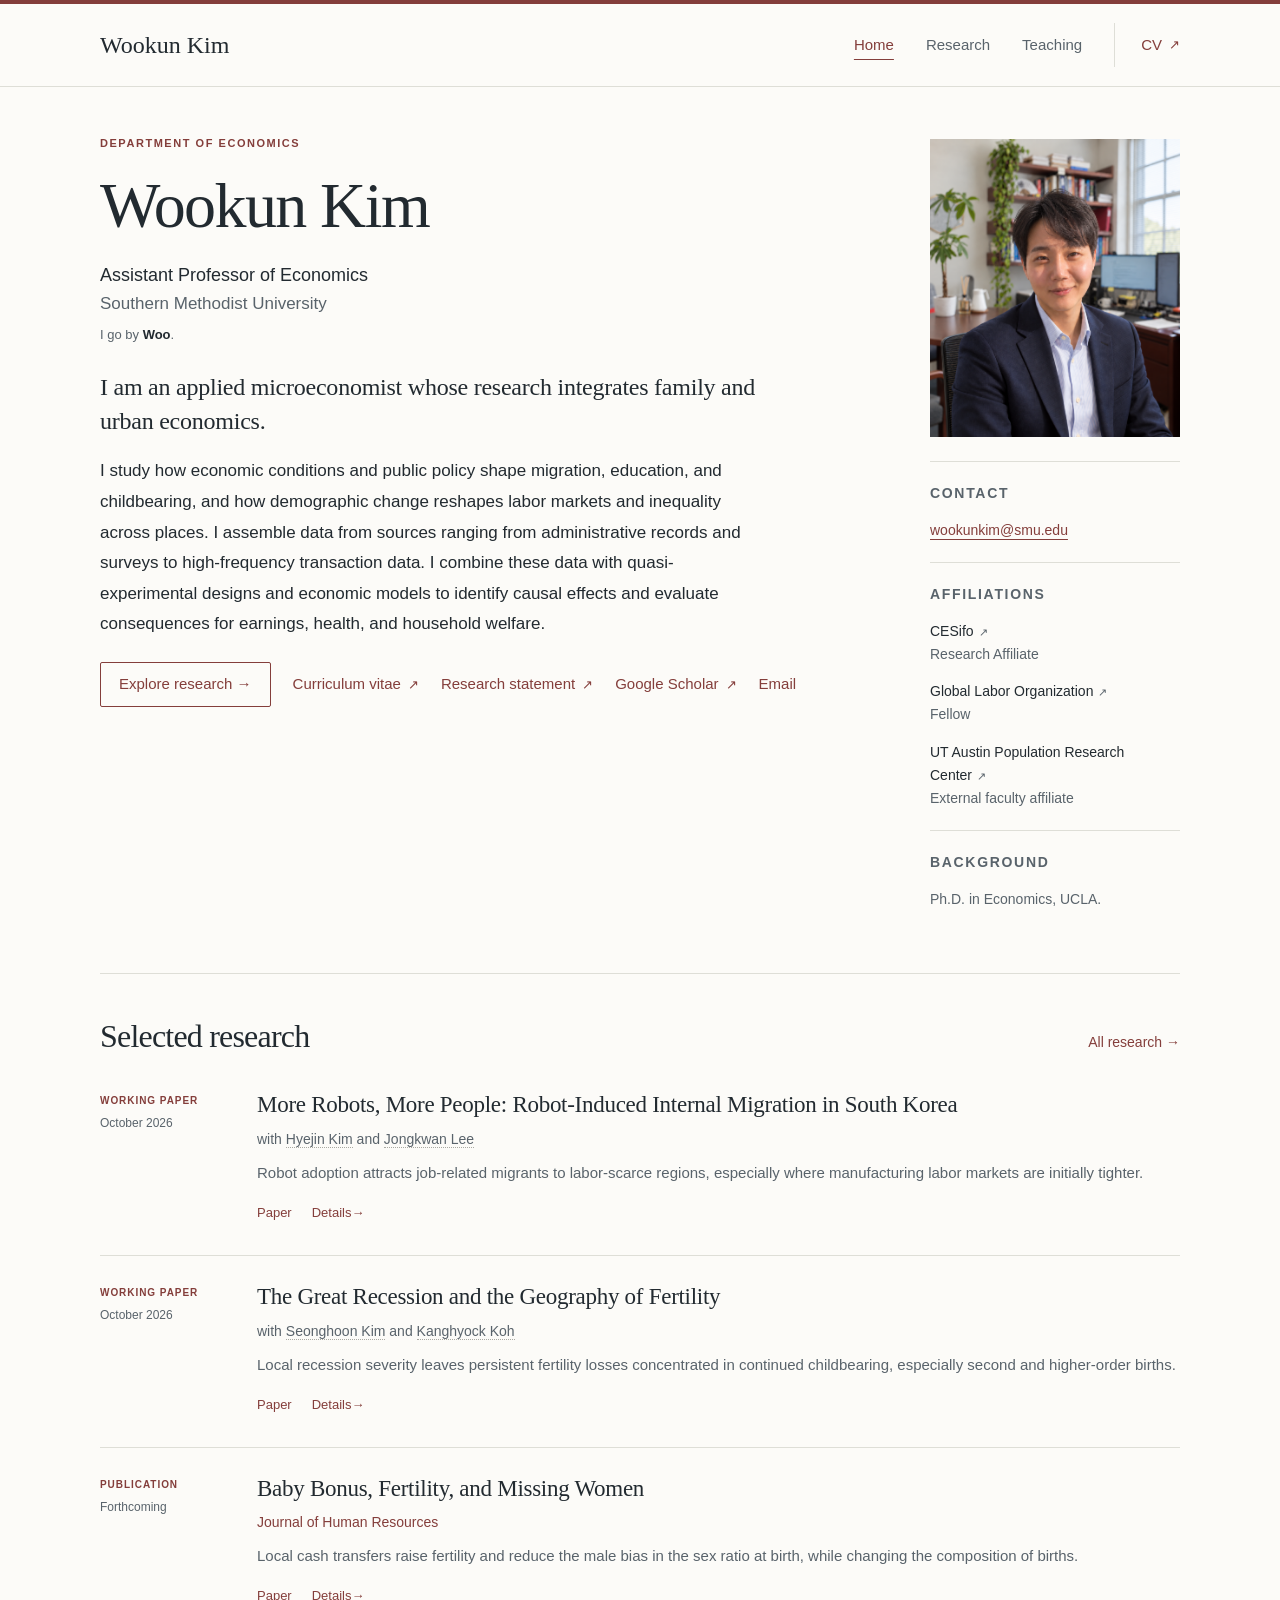
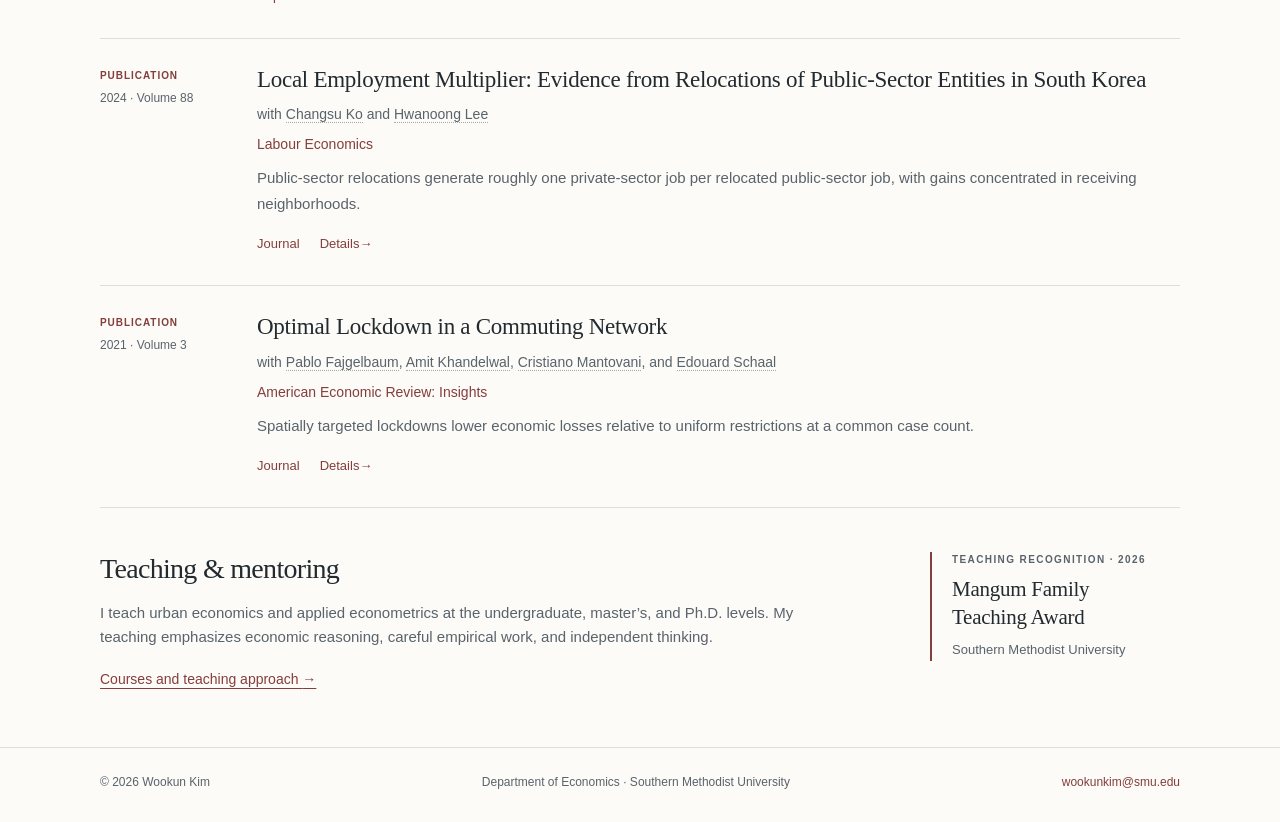
==== index.html @ 95274250 "Align selected research fallback with latest working papers" ====
<!doctype html>
<html lang="en">
  <head>
    <meta charset="utf-8">
    <meta name="viewport" content="width=device-width, initial-scale=1">
    <title>Wookun Kim | Economics</title>
    <meta name="description" content="I am an applied microeconomist whose research integrates family and urban economics.">
    <link rel="canonical" href="https://www.wookunkim.com/">
    <meta property="og:title" content="Wookun Kim | Economics">
    <meta property="og:description" content="I am an applied microeconomist whose research integrates family and urban economics.">
    <meta property="og:type" content="website">
    <script type="application/ld+json">{"@context": "https://schema.org", "@type": "Person", "name": "Wookun Kim", "alternateName": "Woo Kim", "url": "https://www.wookunkim.com", "jobTitle": "Assistant Professor of Economics", "email": "mailto:wookunkim@smu.edu", "worksFor": {"@type": "CollegeOrUniversity", "name": "Southern Methodist University"}}</script>
    <link rel="icon" href="data:image/svg+xml,%3Csvg xmlns=%27http://www.w3.org/2000/svg%27 viewBox=%270 0 48 48%27%3E%3Crect width=%2748%27 height=%2748%27 fill=%27%23843e3b%27/%3E%3Ctext x=%2724%27 y=%2732%27 text-anchor=%27middle%27 font-size=%2724%27 font-family=%27Georgia%27 fill=%27white%27%3EW%3C/text%3E%3C/svg%3E">
    <link rel="stylesheet" href="assets/styles.css">
  </head>
  <body>
    <a class="skip-link" href="#main-content">Skip to main content</a>
    <header class="site-header">
      <div class="wrap header-inner">
        <a href="index.html" data-view="home" data-anchor="" class="brand">Wookun Kim</a>
        <nav class="main-nav" aria-label="Main navigation">
          <a href="index.html" data-view="home" data-anchor="" aria-current="page">Home</a><a href="research/index.html" data-view="research" data-anchor="" >Research</a><a href="teaching/index.html" data-view="teaching" data-anchor="" >Teaching</a><a href="https://smu.box.com/s/9qyni2bkkcga98wvq8vywtpdidmin083" class="cv-nav" target="_blank" rel="noopener noreferrer" aria-label="Open curriculum vitae on Box (new tab)">CV<span class="external-mark" aria-hidden="true">↗</span></a>
        </nav>
      </div>
    </header>
    <main id="main-content" class="wrap">
      <!-- =========================
           HOMEPAGE HERO
           Edit name, title, research summary, and main links here.
      ========================== -->
      <section class="hero" aria-labelledby="home-title">
        <div>
          <p class="eyebrow">Department of Economics</p>
          <h1 id="home-title">Wookun Kim</h1>
          <p class="role">Assistant Professor of Economics</p>
          <p class="institution">Southern Methodist University</p>
          <p class="preferred-name">I go by <strong>Woo</strong>.</p>
          <div class="mobile-portrait-wrap">
            <img class="portrait portrait-mobile" src="assets/Portrait2.png" alt="Portrait of Wookun Kim">
          </div>
          <p class="research-lead">I am an applied microeconomist whose research integrates family and urban economics.</p>
          <p class="hero-description">I study how economic conditions and public policy shape migration, education, and childbearing, and how demographic change reshapes labor markets and inequality across places. I assemble data from sources ranging from administrative records and surveys to high-frequency transaction data. I combine these data with quasi-experimental designs and economic models to identify causal effects and evaluate consequences for earnings, health, and household welfare.</p>
          <div class="action-links">
            <a href="research/index.html" data-view="research" data-anchor="" class="primary">Explore research <span aria-hidden="true">&nbsp;→</span></a><a href="https://smu.box.com/s/9qyni2bkkcga98wvq8vywtpdidmin083" target="_blank" rel="noopener noreferrer">Curriculum vitae<span class="external-mark" aria-hidden="true">↗</span></a><a href="https://smu.box.com/s/hjrbj7ugiycrvlm6x6gx7kbalenuhewo" target="_blank" rel="noopener noreferrer">Research statement<span class="external-mark" aria-hidden="true">↗</span></a>
            <a href="https://scholar.google.com/citations?user=ks8qkH0AAAAJ&amp;hl=en" target="_blank" rel="noopener noreferrer">Google Scholar<span class="external-mark" aria-hidden="true">↗</span></a>
            <a href="mailto:wookunkim@smu.edu">Email</a>
          </div>
        </div>
        <aside class="profile-rail" aria-label="Contact and affiliations">
          <img class="portrait portrait-desktop" src="assets/Portrait2.png" alt="Portrait of Wookun Kim">
          <div class="rail-block contact-block">
            <p class="rail-label">Contact</p>
            <p><a href="mailto:wookunkim@smu.edu">wookunkim@smu.edu</a></p>
          </div>
          <div class="rail-block">
            <p class="rail-label">Affiliations</p>
            <div class="affiliation-list">
              <p><strong><a class="affiliation-link" href="https://www.cesifo.org/en" target="_blank" rel="noopener noreferrer">CESifo<span class="external-mark" aria-hidden="true">↗</span></a></strong><br><span>Research Affiliate</span></p>
              <p><strong><a class="affiliation-link" href="https://glabor.org/" target="_blank" rel="noopener noreferrer">Global Labor Organization<span class="external-mark" aria-hidden="true">↗</span></a></strong><br><span>Fellow</span></p>
              <p><strong><a class="affiliation-link" href="https://liberalarts.utexas.edu/prc/" target="_blank" rel="noopener noreferrer">UT Austin Population Research Center<span class="external-mark" aria-hidden="true">↗</span></a></strong><br><span>External faculty affiliate</span></p>
            </div>
          </div>
          <div class="rail-block education">
            <p class="rail-label">Background</p>
            <p><span>Ph.D. in Economics, UCLA.</span></p>
          </div>
        </aside>
      </section>
      <!-- =========================
           SELECTED RESEARCH
           Automatically follows the first two working papers and first three publications
           in research/index.html. Keep the static fallback below in the same order.
      ========================== -->
      <section class="section" aria-labelledby="selected-title">
        <div class="section-heading">
          <h2 id="selected-title">Selected research</h2>
          <a href="research/index.html">All research <span aria-hidden="true">→</span></a>
        </div>
        <div id="selected-research-list">
        <article class="featured-paper" id="featured-robots-migration">
          <div class="paper-stamp">
            <span class="stamp-type">Working paper</span>October 2026
          </div>
          <div>
            <h3><a href="research/index.html#robots-migration">More Robots, More People: Robot-Induced Internal Migration in South Korea</a></h3>
            <p class="paper-coauthors">with <a href="https://sites.google.com/site/hyjnkm" target="_blank" rel="noopener noreferrer">Hyejin Kim</a> and <a href="https://sites.google.com/site/kwanlee84/" target="_blank" rel="noopener noreferrer">Jongkwan Lee</a></p>
            <p class="paper-description">Robot adoption attracts job-related migrants to labor-scarce regions, especially where manufacturing labor markets are initially tighter.</p>
            <div class="paper-links" aria-label="Paper resources">
              <a href="https://smu.box.com/s/368jrlsjvb57skyq20w33pzrup4ei168" target="_blank" rel="noopener noreferrer">Paper</a>
              <a href="research/index.html#robots-migration">Details <span aria-hidden="true">→</span></a>
            </div>
          </div>
        </article>
        <article class="featured-paper" id="featured-great-recession-fertility">
          <div class="paper-stamp">
            <span class="stamp-type">Working paper</span>October 2026
          </div>
          <div>
            <h3><a href="research/index.html#great-recession-fertility">The Great Recession and the Geography of Fertility</a></h3>
            <p class="paper-coauthors">with <a href="https://sites.google.com/site/econseonghoon/" target="_blank" rel="noopener noreferrer">Seonghoon Kim</a> and <a href="https://sites.google.com/site/kanghyockkoh/" target="_blank" rel="noopener noreferrer">Kanghyock Koh</a></p>
            <p class="paper-description">Local recession severity leaves persistent fertility losses concentrated in continued childbearing, especially second and higher-order births.</p>
            <div class="paper-links" aria-label="Paper resources">
              <a href="https://smu.box.com/s/el00fz9wfuw1z4wvzklp9wuotmrqfmdr" target="_blank" rel="noopener noreferrer">Paper</a>
              <a href="research/index.html#great-recession-fertility">Details <span aria-hidden="true">→</span></a>
            </div>
          </div>
        </article>
        
<article class="featured-paper" id="featured-baby-bonus">
          <div class="paper-stamp">
            <span class="stamp-type">Publication</span>Forthcoming
          </div>
          <div>
            <h3><a href="research/index.html#baby-bonus">Baby Bonus, Fertility, and Missing Women</a></h3>
            
            <p class="venue">Journal of Human Resources</p>
            <p class="paper-description">Local cash transfers raise fertility and reduce the male bias in the sex ratio at birth, while changing the composition of births.</p>
            <div class="paper-links" aria-label="Paper resources">
              <a href="https://smu.box.com/s/infvfw8h4mdpxiaqlw7g2dq2t7kdr9ng" target="_blank" rel="noopener noreferrer">Paper</a>
              <a href="research/index.html#baby-bonus">Details <span aria-hidden="true">→</span></a>
            </div>
          </div>
        </article>
        <article class="featured-paper" id="featured-employment-multiplier">
          <div class="paper-stamp">
            <span class="stamp-type">Publication</span>2024 · Volume 88
          </div>
          <div>
            <h3><a href="research/index.html#employment-multiplier">Local Employment Multiplier: Evidence from Relocations of Public-Sector Entities in South Korea</a></h3>
            <p class="paper-coauthors">with <a href="https://sites.google.com/view/cskopersonal/home" target="_blank" rel="noopener noreferrer">Changsu Ko</a> and <a href="https://hwanoonglee.com/" target="_blank" rel="noopener noreferrer">Hwanoong Lee</a></p>
            <p class="venue">Labour Economics</p>
            <p class="paper-description">Public-sector relocations generate roughly one private-sector job per relocated public-sector job, with gains concentrated in receiving neighborhoods.</p>
            <div class="paper-links" aria-label="Paper resources">
              <a href="https://www.sciencedirect.com/science/article/pii/S0927537124000113" target="_blank" rel="noopener noreferrer">Journal</a>
              <a href="research/index.html#employment-multiplier">Details <span aria-hidden="true">→</span></a>
            </div>
          </div>
        </article>
        <article class="featured-paper" id="featured-lockdown">
          <div class="paper-stamp">
            <span class="stamp-type">Publication</span>2021 · Volume 3
          </div>
          <div>
            <h3><a href="research/index.html#lockdown">Optimal Lockdown in a Commuting Network</a></h3>
            <p class="paper-coauthors">with <a href="https://pfajgelbaum.scholar.ss.ucla.edu/" target="_blank" rel="noopener noreferrer">Pablo Fajgelbaum</a>, <a href="https://akhandelwal8.github.io/" target="_blank" rel="noopener noreferrer">Amit Khandelwal</a>, <a href="https://cristianomantovani.github.io/" target="_blank" rel="noopener noreferrer">Cristiano Mantovani</a>, and <a href="https://sites.google.com/site/edouardschaal/" target="_blank" rel="noopener noreferrer">Edouard Schaal</a></p>
            <p class="venue">American Economic Review: Insights</p>
            <p class="paper-description">Spatially targeted lockdowns lower economic losses relative to uniform restrictions at a common case count.</p>
            <div class="paper-links" aria-label="Paper resources">
              <a href="https://www.aeaweb.org/articles?id=10.1257/aeri.20200401" target="_blank" rel="noopener noreferrer">Journal</a>
              <a href="research/index.html#lockdown">Details <span aria-hidden="true">→</span></a>
            </div>
          </div>
        </article>
        </div>
      </section>
      <!-- =========================
           TEACHING PREVIEW
      ========================== -->
      <section class="home-teaching" aria-labelledby="home-teaching-title">
        <div>
          <h2 id="home-teaching-title">Teaching &amp; mentoring</h2>
          <p>I teach urban economics and applied econometrics at the undergraduate, master’s, and Ph.D. levels. My teaching emphasizes economic reasoning, careful empirical work, and independent thinking.</p>
          <a href="teaching/index.html" data-view="teaching" data-anchor="" >Courses and teaching approach <span aria-hidden="true">→</span></a>
        </div>
        <aside class="award-note" aria-label="Teaching recognition">
          <p class="eyebrow">Teaching recognition · 2026</p>
          <h3>Mangum Family<br>Teaching Award</h3>
          <p>Southern Methodist University</p>
        </aside>
      </section>
    </main>
    <footer class="site-footer">
      <div class="wrap footer-inner">
        <p>© 2026 Wookun Kim</p>
        <p>Department of Economics · Southern Methodist University</p>
        <a href="mailto:wookunkim@smu.edu">wookunkim@smu.edu</a>
      </div>
    </footer>
      <script src="assets/selected-research.js" defer></script>
  </body>
</html>
---- assets/styles.css ----
/* A restrained academic layout. Edit these variables to change the theme. */
:root {
  --paper: #fcfbf8;
  --surface: #f3f1ec;
  --white: #ffffff;
  --ink: #222a30;
  --muted: #59636b;
  --accent: #843e3b;
  --line: #deded7;
  --serif: Georgia, 'Times New Roman', serif;
  --sans: -apple-system, BlinkMacSystemFont, 'Segoe UI', Arial, sans-serif;
  --width: 1080px;
}
* {box-sizing: border-box;}
html {scroll-behavior: auto; scroll-padding-top: 24px;}
body {margin: 0; background: var(--paper); color: var(--ink); font: 17px/1.65 var(--sans); -webkit-font-smoothing: antialiased;}
[hidden] {display: none !important;}
a {color: var(--accent); text-underline-offset: 4px; text-decoration-thickness: 1px;}
a:hover {text-decoration: underline;}
a:focus-visible, summary:focus-visible, button:focus-visible {outline: 3px solid var(--accent); outline-offset: 5px; border-radius: 1px;}
img {max-width: 100%; height: auto;}
button {font: inherit;}
p {margin: 0 0 1em;}
h1,h2,h3 {font-weight: 400; line-height: 1.22; margin: 0;}
h1,h2 {font-family: var(--serif); letter-spacing: -.025em;}
h3 {letter-spacing: -.012em;}
.wrap {max-width: var(--width); margin: 0 auto; width: calc(100% - 80px);}
.skip-link {position: absolute; top: -100px; left: 20px; z-index: 20; background: var(--paper); padding: 12px 20px;}
.skip-link:focus {top: 16px;}
.site-header {border-top: 4px solid var(--accent); border-bottom: 1px solid var(--line);}
.header-inner {min-height: 82px; display: flex; align-items: center; justify-content: space-between; gap: 24px;}
.brand {font: 24px/1.2 var(--serif); color: var(--ink); text-decoration: none; white-space: nowrap;}
.main-nav {display: flex; align-items: center; gap: 32px; font-size: 15px;}
.main-nav a {display: inline-flex; align-items: center; min-height: 44px; text-decoration: none; color: var(--muted);}
.main-nav a:hover, .main-nav a[aria-current="page"] {color: var(--accent);}
.main-nav a[aria-current="page"] {text-decoration: underline; text-underline-offset: 9px;}
.main-nav .cv-nav {border-left: 1px solid var(--line); padding-left: 26px; color: var(--accent);}
.external-mark {font-size: .85em; margin-left: 7px;}
.eyebrow {font: 600 11px/1.5 var(--sans); letter-spacing: .14em; text-transform: uppercase; color: var(--accent); margin: 0 0 15px;}
.hero {display: grid; grid-template-columns: minmax(0, 1fr) 250px; gap: 82px; padding: 48px 0 42px; border-bottom: 1px solid var(--line);}
.hero h1 {font-size: clamp(42px,5.3vw,64px); margin-bottom: 16px;}
.role {font-size: 18px; margin-bottom: 0;}
.institution {font-size: 17px; color: var(--muted); margin: 0 0 6px;}
.preferred-name {font-size: 13px; color: var(--muted); margin: 0 0 24px;}
.preferred-name strong {font-weight: 600; color: var(--ink);}
.research-lead {font: 24px/1.43 var(--serif); letter-spacing: -.01em; max-width: 680px; margin: 0 0 18px;}
.no-break {white-space: nowrap;}
.hero-description {max-width: 660px; line-height: 1.8; margin-bottom: 22px;}
.action-links {display: flex; gap: 22px; flex-wrap: wrap; align-items: center; font-size: 15px; font-weight: 500;}
.action-links a {min-height: 40px; display: inline-flex; align-items: center; text-decoration: none;}
.action-links a:hover {text-decoration: underline;}
.action-links .primary {padding: 9px 18px; border: 1px solid var(--accent); border-radius: 2px;}
.action-links .primary:hover {background: var(--accent); color: var(--paper); text-decoration: none;}
.profile-rail {padding-top: 4px;}
.rail-block {border-top: 1px solid var(--line); padding: 20px 0;}
.rail-label {font: 600 11px/1.5 var(--sans); text-transform: uppercase; letter-spacing: .12em; color: var(--muted); margin-bottom: 14px;}
.rail-block p {font-size: 14px; line-height: 1.65; margin-bottom: 14px;}
.rail-block p:last-child {margin-bottom: 0;}
.rail-block strong {font-weight: 500; color: var(--ink);}
.affiliation-link {color: var(--ink); text-decoration: none;}
.affiliation-link:hover {color: var(--accent); text-decoration: underline;}
.affiliation-link .external-mark {font-size: .75em; margin-left: 5px;}
.rail-block span {color: var(--muted);}
.rail-block a {font-size: 14px; overflow-wrap: anywhere;}
.portrait {display: block; max-width: 100%; height: auto; object-fit: contain; object-position: center; margin: 0 0 24px;}
.mobile-portrait-wrap {display: none;}
.portrait-mobile {display: none;}
.section {padding: 43px 0 38px;}
.section-heading {display: flex; align-items: baseline; justify-content: space-between; flex-wrap: wrap; gap: 16px; margin-bottom: 8px;}
.section-heading h2 {font-size: 32px;}
.section-heading a {font-size: 14px; text-decoration: none;}
.section-heading a:hover {text-decoration: underline;}
.featured-paper {display: grid; grid-template-columns: 125px minmax(0,1fr); gap: 32px; border-bottom: 1px solid var(--line); padding: 26px 0 25px;}
.paper-stamp {font-size: 12px; line-height: 1.5; color: var(--muted); padding-top: 3px;}
.paper-stamp .stamp-type {display: block; font-size: 10px; font-weight: 600; text-transform: uppercase; letter-spacing: .095em; color: var(--accent); margin-bottom: 6px;}
.featured-paper h3 {font: 23px/1.32 var(--serif);}
.featured-paper h3 a, .paper h3 a {color: var(--ink); text-decoration: none;}
.featured-paper h3 a:hover, .paper h3 a:hover {color: var(--accent); text-decoration: underline;}
.paper-coauthors {color: var(--muted); font-size: 14px; margin: 8px 0 0;}
.paper-coauthors a {color: inherit; text-decoration: none; border-bottom: 1px dotted #a9a9a2;}
.paper-coauthors a:hover {color: var(--accent); border-bottom-color: var(--accent); text-decoration: none;}
.featured-paper .venue {font-size: 14px; margin: 7px 0 0; color: var(--accent); font-weight: 500;}
.paper-description {font-size: 15px; line-height: 1.7; color: var(--muted); margin: 9px 0 5px;}
.paper-links {display: flex; gap: 20px; flex-wrap: wrap; align-items: center; font-size: 13px; margin-top: 10px;}
.paper-links a {min-height: 34px; display: inline-flex; align-items: center; text-decoration: none;}
.paper-links a:hover {text-decoration: underline;}
.paper-links .availability-note {min-height: 34px; display: inline-flex; align-items: center; color: var(--muted); font-style: italic;}
.home-teaching {display: grid; grid-template-columns: minmax(0, 1fr) 250px; gap: 82px; padding: 6px 0 54px;}
.home-teaching h2 {font-size: 28px; margin-bottom: 14px;}
.home-teaching p {font-size: 15px; color: var(--muted);}
.home-teaching a {font-size: 14px;}
.award-note {border-left: 2px solid var(--accent); padding-left: 20px; align-self: start;}
.award-note .eyebrow {font-size: 10px; margin-bottom: 9px;}
.award-note h3 {font: 21px/1.3 var(--serif); margin-bottom: 8px;}
.award-note p {font-size: 13px; margin: 0;}
.site-footer {border-top: 1px solid var(--line); padding: 25px 0 29px; font-size: 12px; color: var(--muted);}
.footer-inner {display: flex; justify-content: space-between; gap: 24px; flex-wrap: wrap;}
.footer-inner p {margin: 0;}
.footer-inner a {text-decoration: none;}
.page-intro {padding: 56px 0 32px;}
.page-intro h1 {font-size: 52px; margin-bottom: 18px;}
.page-intro .intro {font: 23px/1.5 var(--serif); max-width: 740px; margin-bottom: 0;}
.research-layout {display: grid; grid-template-columns: 185px minmax(0,1fr); gap: 55px; align-items: start; padding-top: 22px; padding-bottom: 48px;}
.section-nav {position: sticky; top: 28px; font-size: 13px; border-top: 1px solid var(--line); padding-top: 20px;}
.section-nav a {display: block; margin: 0 0 10px; padding: 7px 0; color: var(--muted); line-height: 1.5; text-decoration: none;}
.section-nav a:hover {color: var(--accent); text-decoration: underline;}
.section-nav .rail-label {margin-bottom: 15px;}
.research-section {padding-bottom: 43px;}
.research-section h2 {font-size: 30px; padding-bottom: 20px; border-bottom: 1px solid var(--line);}
.paper {padding: 26px 0 27px; border-bottom: 1px solid var(--line); scroll-margin-top: 30px;}
.paper h3 {font: 23px/1.38 var(--serif);}
.paper-meta {display: flex; align-items: baseline; gap: 7px 12px; flex-wrap: wrap; font-size: 13px; margin: 10px 0 0; line-height: 1.6;}
.paper-meta .venue {color: var(--accent); font-weight: 500;}
.paper-meta .status, .paper-meta .date {color: var(--muted);}
.paper-meta .rr {font-weight: 600; color: var(--accent);}
.paper .paper-description {margin-top: 11px;}
details {font-size: 14px;}
.paper details {margin-top: 7px;}
summary {color: var(--accent); cursor: pointer; width: fit-content; min-height: 34px; padding: 6px 0; font-size: 13px; list-style-position: outside; margin-left: 15px;}
details[open] summary {margin-bottom: 10px;}
.abstract-text {background: var(--surface); padding: 19px 22px; border-left: 2px solid var(--line); font-size: 14px; line-height: 1.85;}
.abstract-text p:last-child {margin-bottom: 0;}
.previous-title {font-size: 12px; color: var(--muted); margin-top: 14px;}
.teaching-intro {max-width: 840px;}
.teaching-intro .intro {max-width: 830px;}
.teaching-body {padding-top: 18px; padding-bottom: 64px;}
.teaching-body .statement {max-width: 780px; font-size: 17px; margin-bottom: 34px;}
.teaching-materials {max-width: 780px; margin: 0 0 34px; padding: 20px 0 22px; border-top: 1px solid var(--line); border-bottom: 1px solid var(--line);}
.teaching-materials .rail-label {margin-bottom: 12px;}
.teaching-materials .action-links {margin-top: 0;}
.teaching-section {padding: 29px 0 14px; border-top: 1px solid var(--line);}
.teaching-section h2 {font-size: 30px; margin-bottom: 25px;}
.awards-grid {display: grid; grid-template-columns: 1.2fr 1fr 1fr; gap: 32px; padding-bottom: 25px;}
.award {border-left: 2px solid var(--line); padding-left: 21px;}
.award:first-child {border-left-color: var(--accent);}
.award .year {font-size: 12px; color: var(--accent); margin-bottom: 9px;}
.award h3 {font: 21px/1.35 var(--serif); margin-bottom: 8px;}
.award p:last-child {font-size: 13px; color: var(--muted); margin: 0;}
.course {display: grid; grid-template-columns: minmax(0,1fr) 125px 130px; gap: 25px; border-bottom: 1px solid var(--line); padding: 20px 0; align-items: baseline;}
.course:last-child {border-bottom: 0;}
.course h3 {font: 21px/1.35 var(--serif);}
.course .institution {font-size: 13px; margin: 6px 0 0;}
.course .level,.course .dates {font-size: 13px; color: var(--muted);}
.earlier-teaching {font-size: 14px; color: var(--muted); padding: 18px 0 0; max-width: 770px;}
.teaching-columns {display: grid; grid-template-columns: 1fr 1fr; gap: 55px;}
.teaching-columns h2 {font-size: 27px; margin-bottom: 15px;}
.teaching-columns p {font-size: 15px; color: var(--muted);}
.cv-body {padding-bottom: 90px; max-width: 720px; min-height: 450px;}
.cv-body p {color: var(--muted);}
.cv-note {margin-top: 20px; font-size: 13px;}
.not-found {padding: 72px 0 120px; min-height: 65vh;}
.not-found h1 {font-size: 48px; margin-bottom: 20px;}
@media (max-width: 900px) {
  .wrap {width: calc(100% - 48px);}
  .hero {grid-template-columns: minmax(0,1fr) 215px; gap: 35px;}
  .research-lead {font-size: 24px;}
  .hero-description {font-size: 16px;}
  .home-teaching {gap: 35px; grid-template-columns: minmax(0,1fr) 215px;}
  .research-layout {grid-template-columns: 155px minmax(0,1fr); gap: 30px;}
  .research-section h2 {font-size: 28px;}
  .awards-grid {gap: 24px;}
}
@media (max-width: 680px) {
  .wrap {width: calc(100% - 40px);}
  .header-inner {min-height: 107px; padding: 15px 0 6px; flex-direction: column; align-items: flex-start; gap: 4px;}
  .brand {font-size: 23px;}
  .main-nav {gap: 27px; width: 100%; font-size: 14px;}
  .main-nav .cv-nav {margin-left: auto; padding-left: 20px;}
  .hero {grid-template-columns: 1fr; gap: 25px; padding: 36px 0 30px;}
  .hero h1 {font-size: 48px;}
  .role {font-size: 17px;}
  .institution {font-size: 15px; margin-bottom: 23px;}
  .research-lead {font-size: 24px;}
  .hero-description {font-size: 16px; line-height: 1.75;}
  .action-links {gap: 18px;}
  .profile-rail {display: grid; grid-template-columns: 1fr; gap: 0;}
  .rail-block {padding: 17px 0 5px;}
  .rail-block.education {display: none;}
  .profile-rail .affiliation-list {display: grid; grid-template-columns: 1fr 1fr; gap: 8px 19px;}
  .profile-rail .affiliation-list p {font-size: 12px; margin-bottom: 8px;}
  .profile-rail .contact-block {display: none;}
  .rail-label {font-size: 10px; margin-bottom: 12px;}
  .portrait-desktop {display: none;}
  .mobile-portrait-wrap {display: block; width: 100%; margin: 8px 0 28px;}
  .portrait-mobile {display: block; max-width: 100%; height: auto; margin: 0; object-fit: contain; object-position: center;}
  .section {padding-top: 29px; padding-bottom: 25px;}
  .section-heading h2 {font-size: 29px;}
  .section-heading a {font-size: 12px;}
  .featured-paper {grid-template-columns: 1fr; gap: 9px; padding: 23px 0;}
  .paper-stamp {display: flex; gap: 8px; align-items: baseline; font-size: 11px;}
  .paper-stamp .stamp-type {display: inline; margin-bottom: 0;}
  .featured-paper h3 {font-size: 22px;}
  .paper-coauthors {font-size: 13px;}
  .featured-paper .venue {font-size: 13px;}
  .paper-description {font-size: 14px;}
  .paper-links {gap: 17px; margin-top: 6px;}
  .home-teaching {grid-template-columns: 1fr; gap: 25px; padding-bottom: 37px;}
  .award-note {max-width: 330px;}
  .page-intro {padding-top: 35px; padding-bottom: 23px;}
  .page-intro h1 {font-size: 44px;}
  .page-intro .intro {font-size: 22px;}
  .research-layout {display: block; padding-top: 10px; padding-bottom: 15px;}
  .section-nav {position: static; display: flex; flex-wrap: wrap; gap: 0 20px; margin-bottom: 20px; padding-top: 12px; padding-bottom: 6px; border-bottom: 1px solid var(--line);}
  .section-nav .rail-label {width: 100%; margin-bottom: 4px;}
  .section-nav a {margin-bottom: 2px; font-size: 12px;}
  .research-section {padding-bottom: 32px;}
  .research-section h2 {font-size: 27px; padding-bottom: 17px;}
  .paper {padding: 22px 0;}
  .paper h3 {font-size: 22px;}
  .paper-meta {font-size: 12px; gap: 5px 10px;}
  .abstract-text {padding: 15px;}
  .teaching-body {padding-top: 8px; padding-bottom: 38px;}
  .teaching-body .statement {font-size: 16px;}
  .awards-grid {grid-template-columns: 1fr; gap: 23px;}
  .award {padding-left: 18px;}
  .teaching-section h2 {font-size: 28px; margin-bottom: 20px;}
  .course {grid-template-columns: 1fr 1fr; gap: 8px 20px; padding: 17px 0;}
  .course .course-name {grid-column: 1 / -1;}
  .course .dates {text-align: right;}
  .course h3 {font-size: 21px;}
  .teaching-columns {grid-template-columns: 1fr; gap: 10px;}
  .footer-inner {gap: 9px; flex-direction: column;}
  .cv-body {padding-bottom: 55px; min-height: 410px;}
}
@media (prefers-reduced-motion: reduce) {* {scroll-behavior: auto !important;}}
@media print {
  body {background: white; color: black; font-size: 11pt;}
  .wrap {width: 100%;}
  .site-header,.site-footer,.section-nav,.action-links,.skip-link {display: none;}
  .hero,.research-layout,.home-teaching {display: block;}
  .profile-rail {display: none;}
  .page-intro {padding-top: 0;}
  .paper,.featured-paper,.award,.course {break-inside: avoid;}
  .paper-links {display: none;}
}
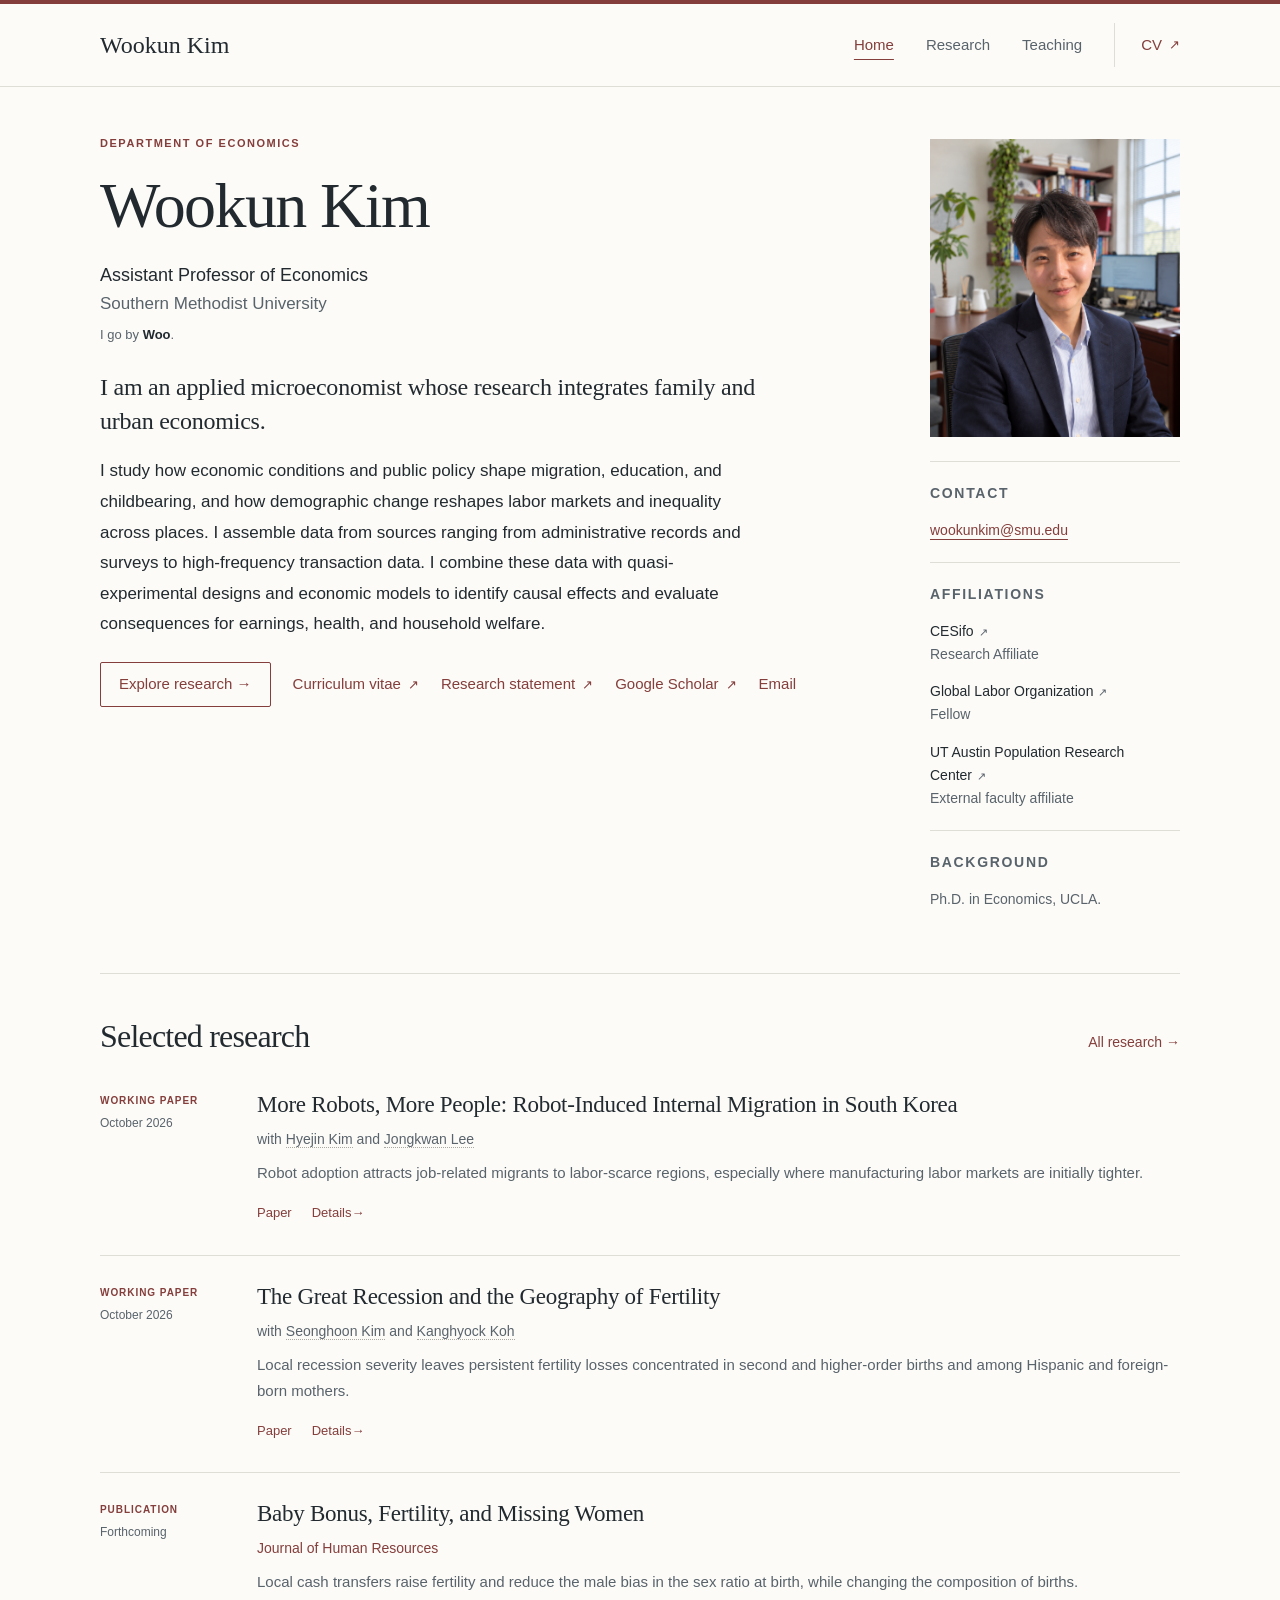
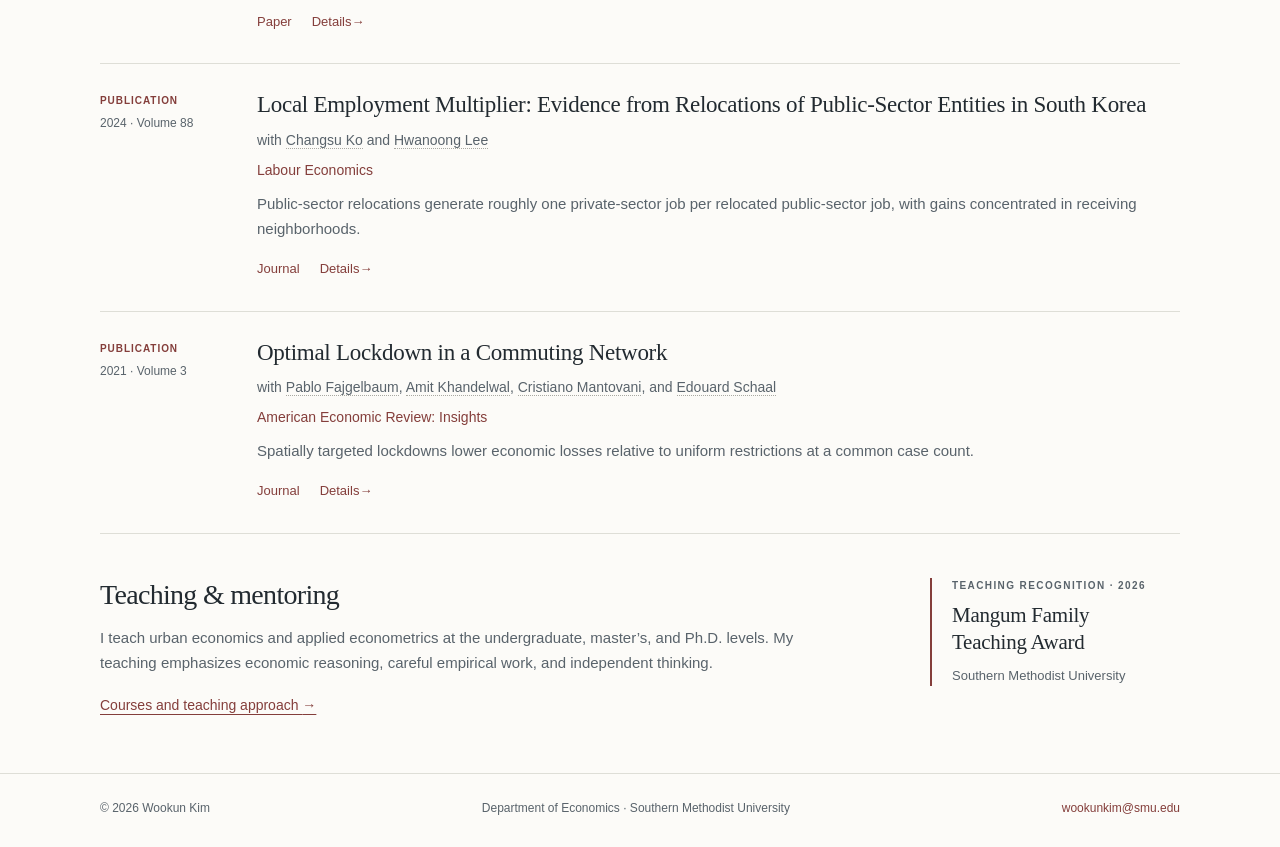
==== commit 5e3f9f7a: "Include Hispanic and foreign-born findings in fertility summary" ====
--- a/index.html
+++ b/index.html
@@ -98,7 +98,7 @@
           <div>
             <h3><a href="research/index.html#great-recession-fertility">The Great Recession and the Geography of Fertility</a></h3>
             <p class="paper-coauthors">with <a href="https://sites.google.com/site/econseonghoon/" target="_blank" rel="noopener noreferrer">Seonghoon Kim</a> and <a href="https://sites.google.com/site/kanghyockkoh/" target="_blank" rel="noopener noreferrer">Kanghyock Koh</a></p>
-            <p class="paper-description">Local recession severity leaves persistent fertility losses concentrated in continued childbearing, especially second and higher-order births.</p>
+            <p class="paper-description">Local recession severity leaves persistent fertility losses concentrated in second and higher-order births and among Hispanic and foreign-born mothers.</p>
             <div class="paper-links" aria-label="Paper resources">
               <a href="https://smu.box.com/s/el00fz9wfuw1z4wvzklp9wuotmrqfmdr" target="_blank" rel="noopener noreferrer">Paper</a>
               <a href="research/index.html#great-recession-fertility">Details <span aria-hidden="true">→</span></a>
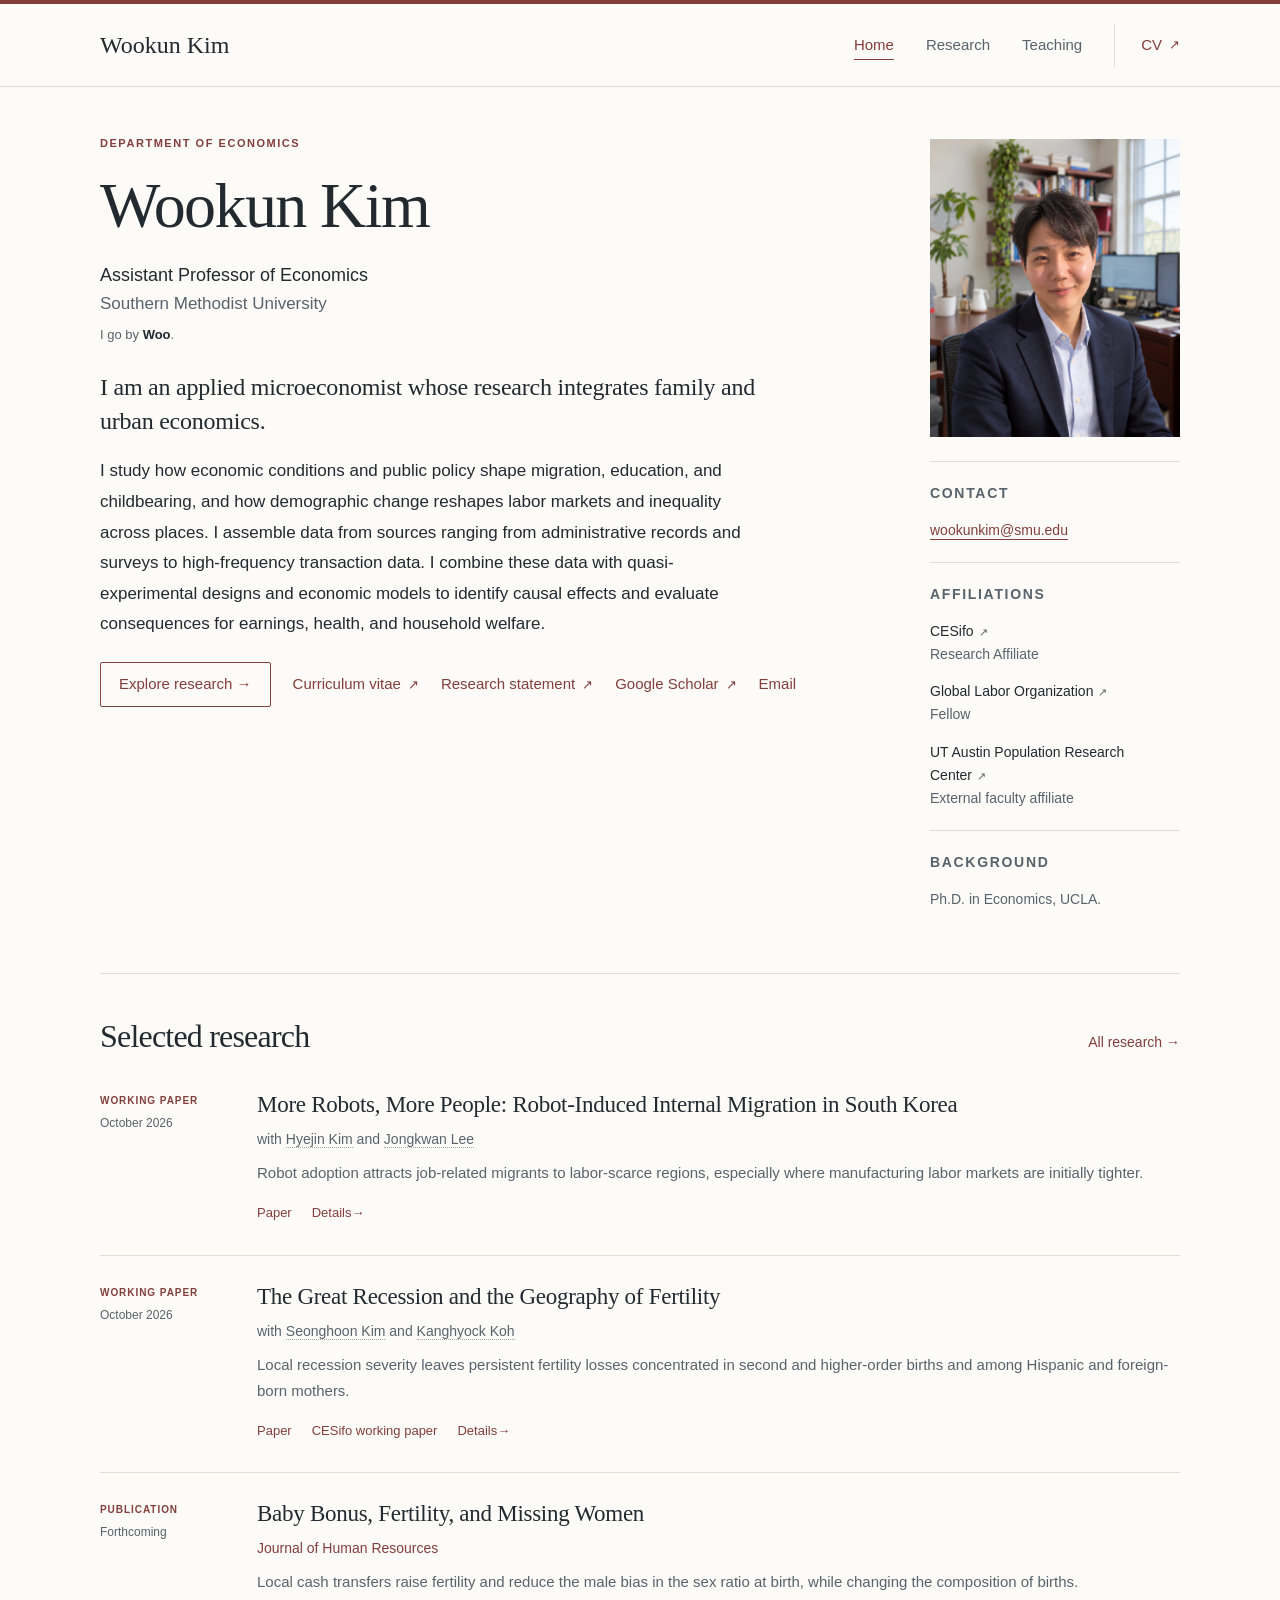
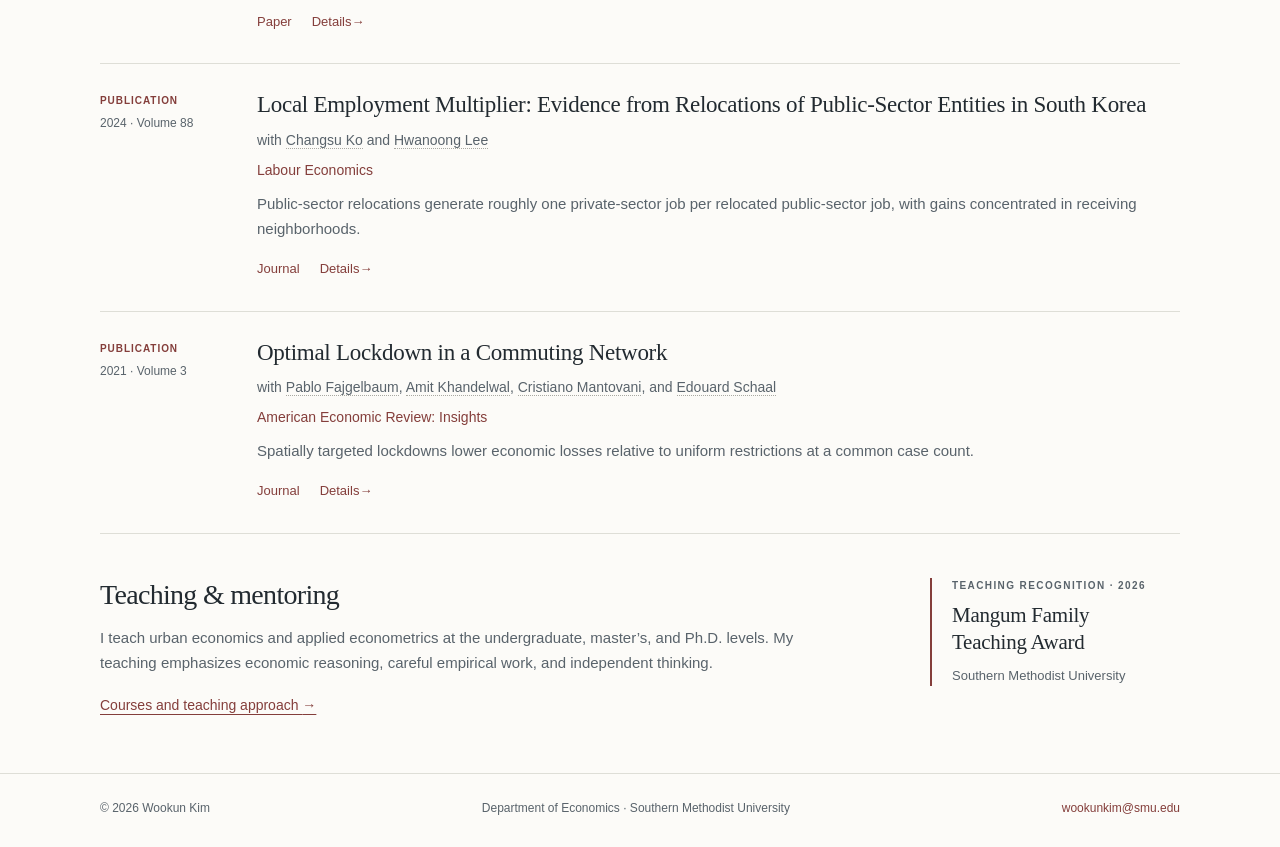
==== commit 915b3d8f: "Add CESifo link for Great Recession fertility paper" ====
--- a/index.html
+++ b/index.html
@@ -101,6 +101,7 @@
             <p class="paper-description">Local recession severity leaves persistent fertility losses concentrated in second and higher-order births and among Hispanic and foreign-born mothers.</p>
             <div class="paper-links" aria-label="Paper resources">
               <a href="https://smu.box.com/s/el00fz9wfuw1z4wvzklp9wuotmrqfmdr" target="_blank" rel="noopener noreferrer">Paper</a>
+              <a href="https://doi.org/10.65864/f4t9d2xuyo" target="_blank" rel="noopener noreferrer">CESifo working paper</a>
               <a href="research/index.html#great-recession-fertility">Details <span aria-hidden="true">→</span></a>
             </div>
           </div>
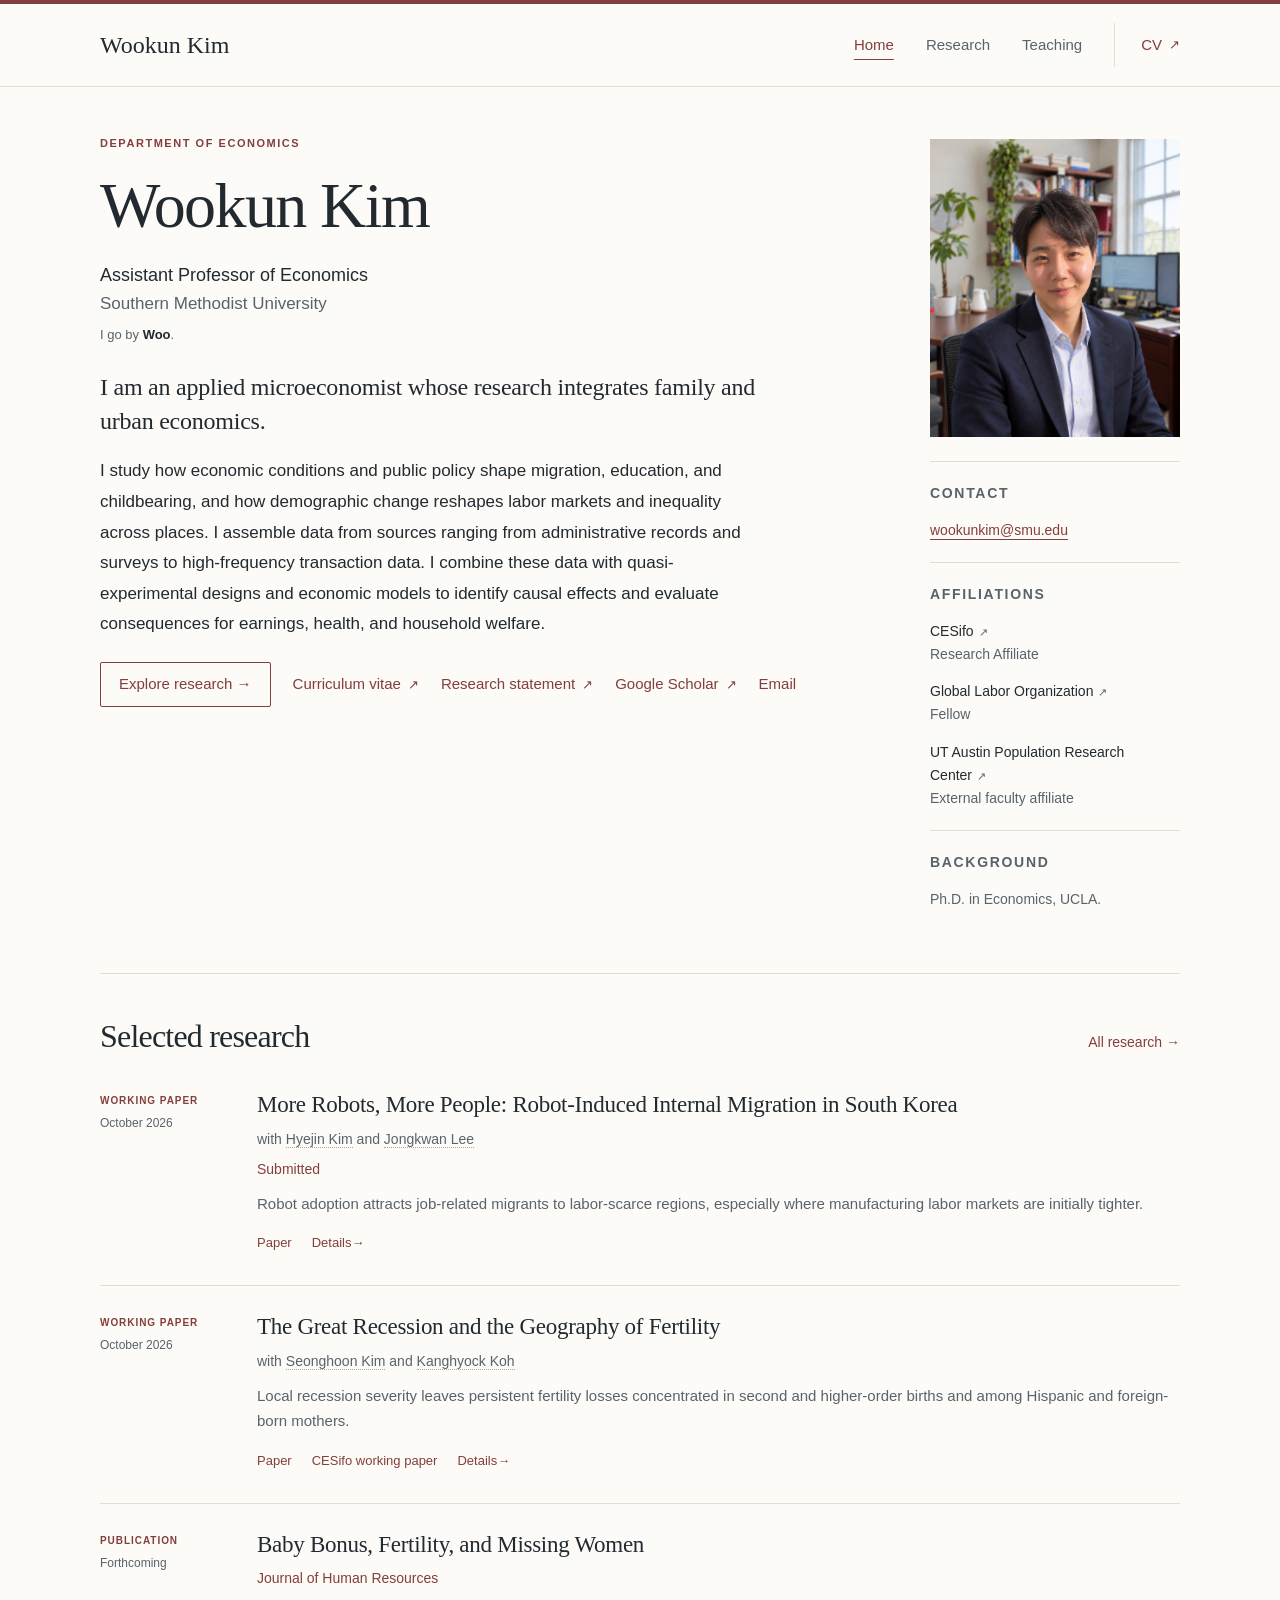
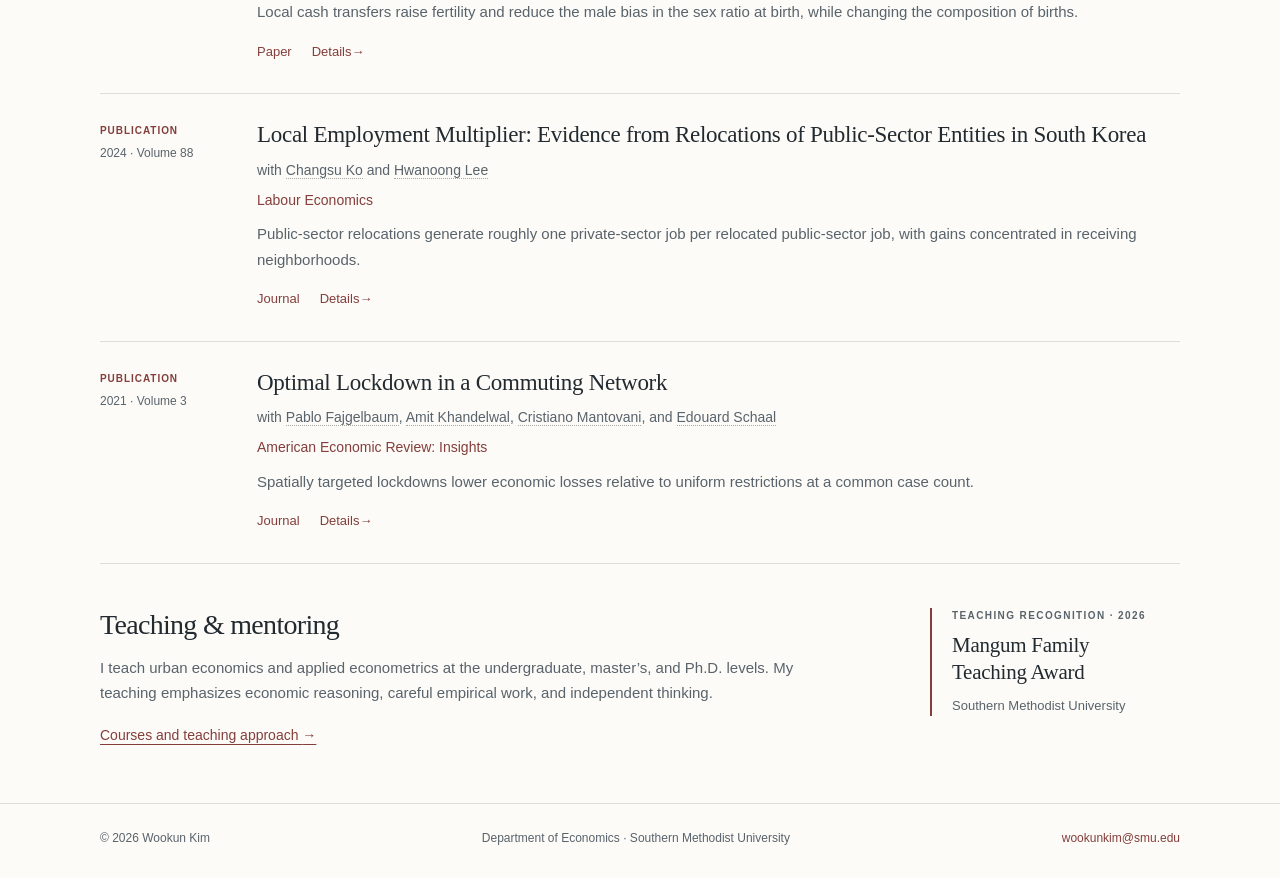
==== commit b89db4da: "Remove submitted status from Great Recession fertility paper" ====
--- a/index.html
+++ b/index.html
@@ -84,6 +84,7 @@
           <div>
             <h3><a href="research/index.html#robots-migration">More Robots, More People: Robot-Induced Internal Migration in South Korea</a></h3>
             <p class="paper-coauthors">with <a href="https://sites.google.com/site/hyjnkm" target="_blank" rel="noopener noreferrer">Hyejin Kim</a> and <a href="https://sites.google.com/site/kwanlee84/" target="_blank" rel="noopener noreferrer">Jongkwan Lee</a></p>
+            <p class="venue">Submitted</p>
             <p class="paper-description">Robot adoption attracts job-related migrants to labor-scarce regions, especially where manufacturing labor markets are initially tighter.</p>
             <div class="paper-links" aria-label="Paper resources">
               <a href="https://smu.box.com/s/368jrlsjvb57skyq20w33pzrup4ei168" target="_blank" rel="noopener noreferrer">Paper</a>
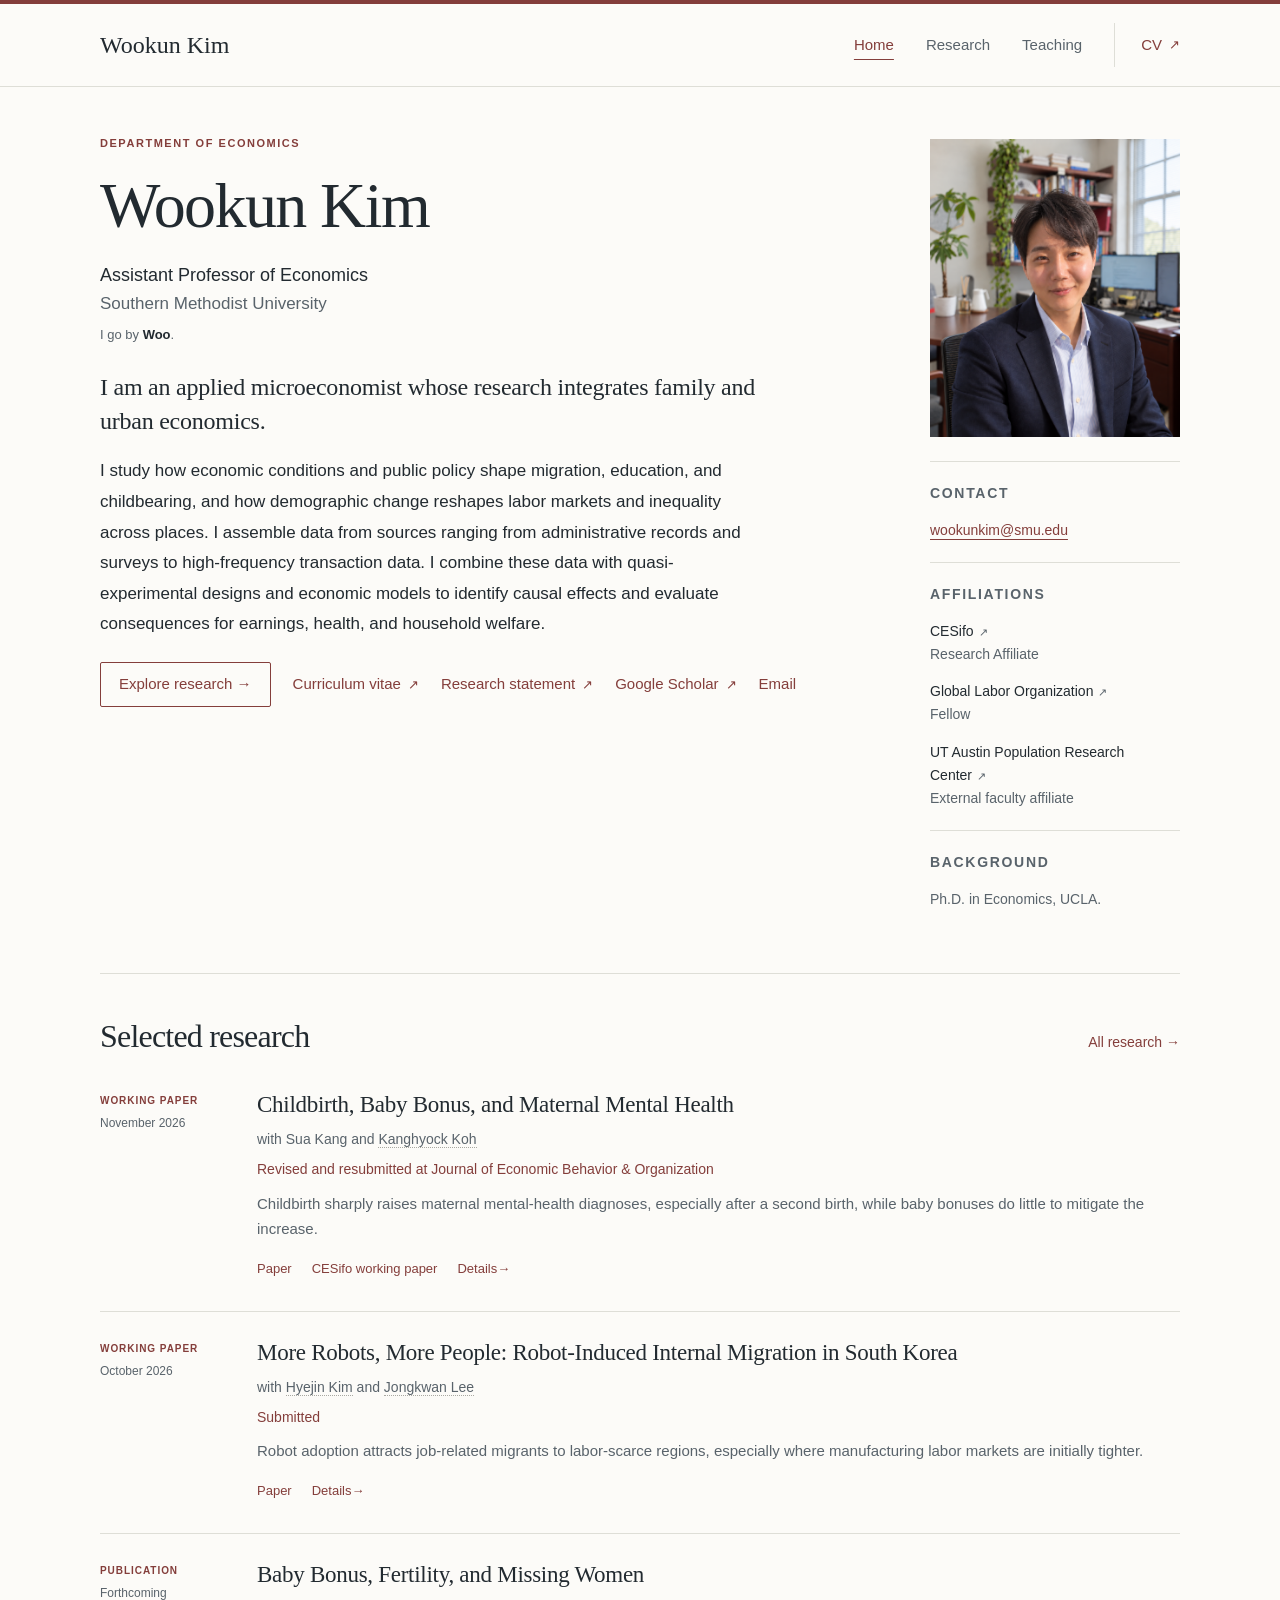
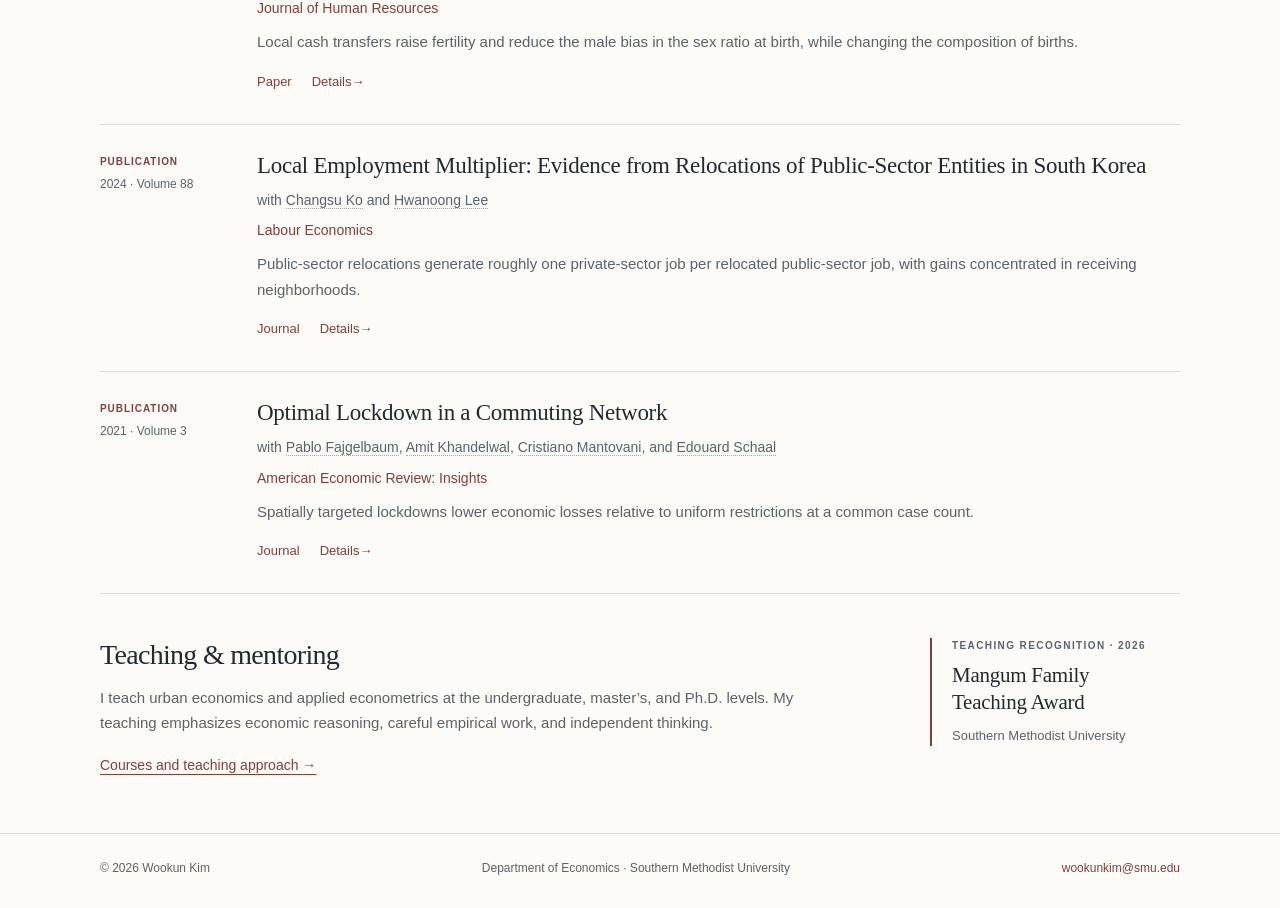
==== commit 9f559f87: "Move November maternal mental health paper to top" ====
--- a/index.html
+++ b/index.html
@@ -77,6 +77,22 @@
           <a href="research/index.html">All research <span aria-hidden="true">→</span></a>
         </div>
         <div id="selected-research-list">
+        <article class="featured-paper" id="featured-maternal-mental-health">
+          <div class="paper-stamp">
+            <span class="stamp-type">Working paper</span>November 2026
+          </div>
+          <div>
+            <h3><a href="research/index.html#maternal-mental-health">Childbirth, Baby Bonus, and Maternal Mental Health</a></h3>
+            <p class="paper-coauthors">with Sua Kang and <a href="https://sites.google.com/site/kanghyockkoh/" target="_blank" rel="noopener noreferrer">Kanghyock Koh</a></p>
+            <p class="venue">Revised and resubmitted at Journal of Economic Behavior &amp; Organization</p>
+            <p class="paper-description">Childbirth sharply raises maternal mental-health diagnoses, especially after a second birth, while baby bonuses do little to mitigate the increase.</p>
+            <div class="paper-links" aria-label="Paper resources">
+              <a href="https://smu.box.com/s/bz78vkprqun4i0vw6vnz61aoponb7ia7" target="_blank" rel="noopener noreferrer">Paper</a>
+              <a href="https://www.ifo.de/en/cesifo/publications/2025/working-paper/childbirth-baby-bonus-and-maternal-mental-health" target="_blank" rel="noopener noreferrer">CESifo working paper</a>
+              <a href="research/index.html#maternal-mental-health">Details <span aria-hidden="true">→</span></a>
+            </div>
+          </div>
+        </article>
         <article class="featured-paper" id="featured-robots-migration">
           <div class="paper-stamp">
             <span class="stamp-type">Working paper</span>October 2026
@@ -89,21 +105,6 @@
             <div class="paper-links" aria-label="Paper resources">
               <a href="https://smu.box.com/s/368jrlsjvb57skyq20w33pzrup4ei168" target="_blank" rel="noopener noreferrer">Paper</a>
               <a href="research/index.html#robots-migration">Details <span aria-hidden="true">→</span></a>
-            </div>
-          </div>
-        </article>
-        <article class="featured-paper" id="featured-great-recession-fertility">
-          <div class="paper-stamp">
-            <span class="stamp-type">Working paper</span>October 2026
-          </div>
-          <div>
-            <h3><a href="research/index.html#great-recession-fertility">The Great Recession and the Geography of Fertility</a></h3>
-            <p class="paper-coauthors">with <a href="https://sites.google.com/site/econseonghoon/" target="_blank" rel="noopener noreferrer">Seonghoon Kim</a> and <a href="https://sites.google.com/site/kanghyockkoh/" target="_blank" rel="noopener noreferrer">Kanghyock Koh</a></p>
-            <p class="paper-description">Local recession severity leaves persistent fertility losses concentrated in second and higher-order births and among Hispanic and foreign-born mothers.</p>
-            <div class="paper-links" aria-label="Paper resources">
-              <a href="https://smu.box.com/s/el00fz9wfuw1z4wvzklp9wuotmrqfmdr" target="_blank" rel="noopener noreferrer">Paper</a>
-              <a href="https://doi.org/10.65864/f4t9d2xuyo" target="_blank" rel="noopener noreferrer">CESifo working paper</a>
-              <a href="research/index.html#great-recession-fertility">Details <span aria-hidden="true">→</span></a>
             </div>
           </div>
         </article>
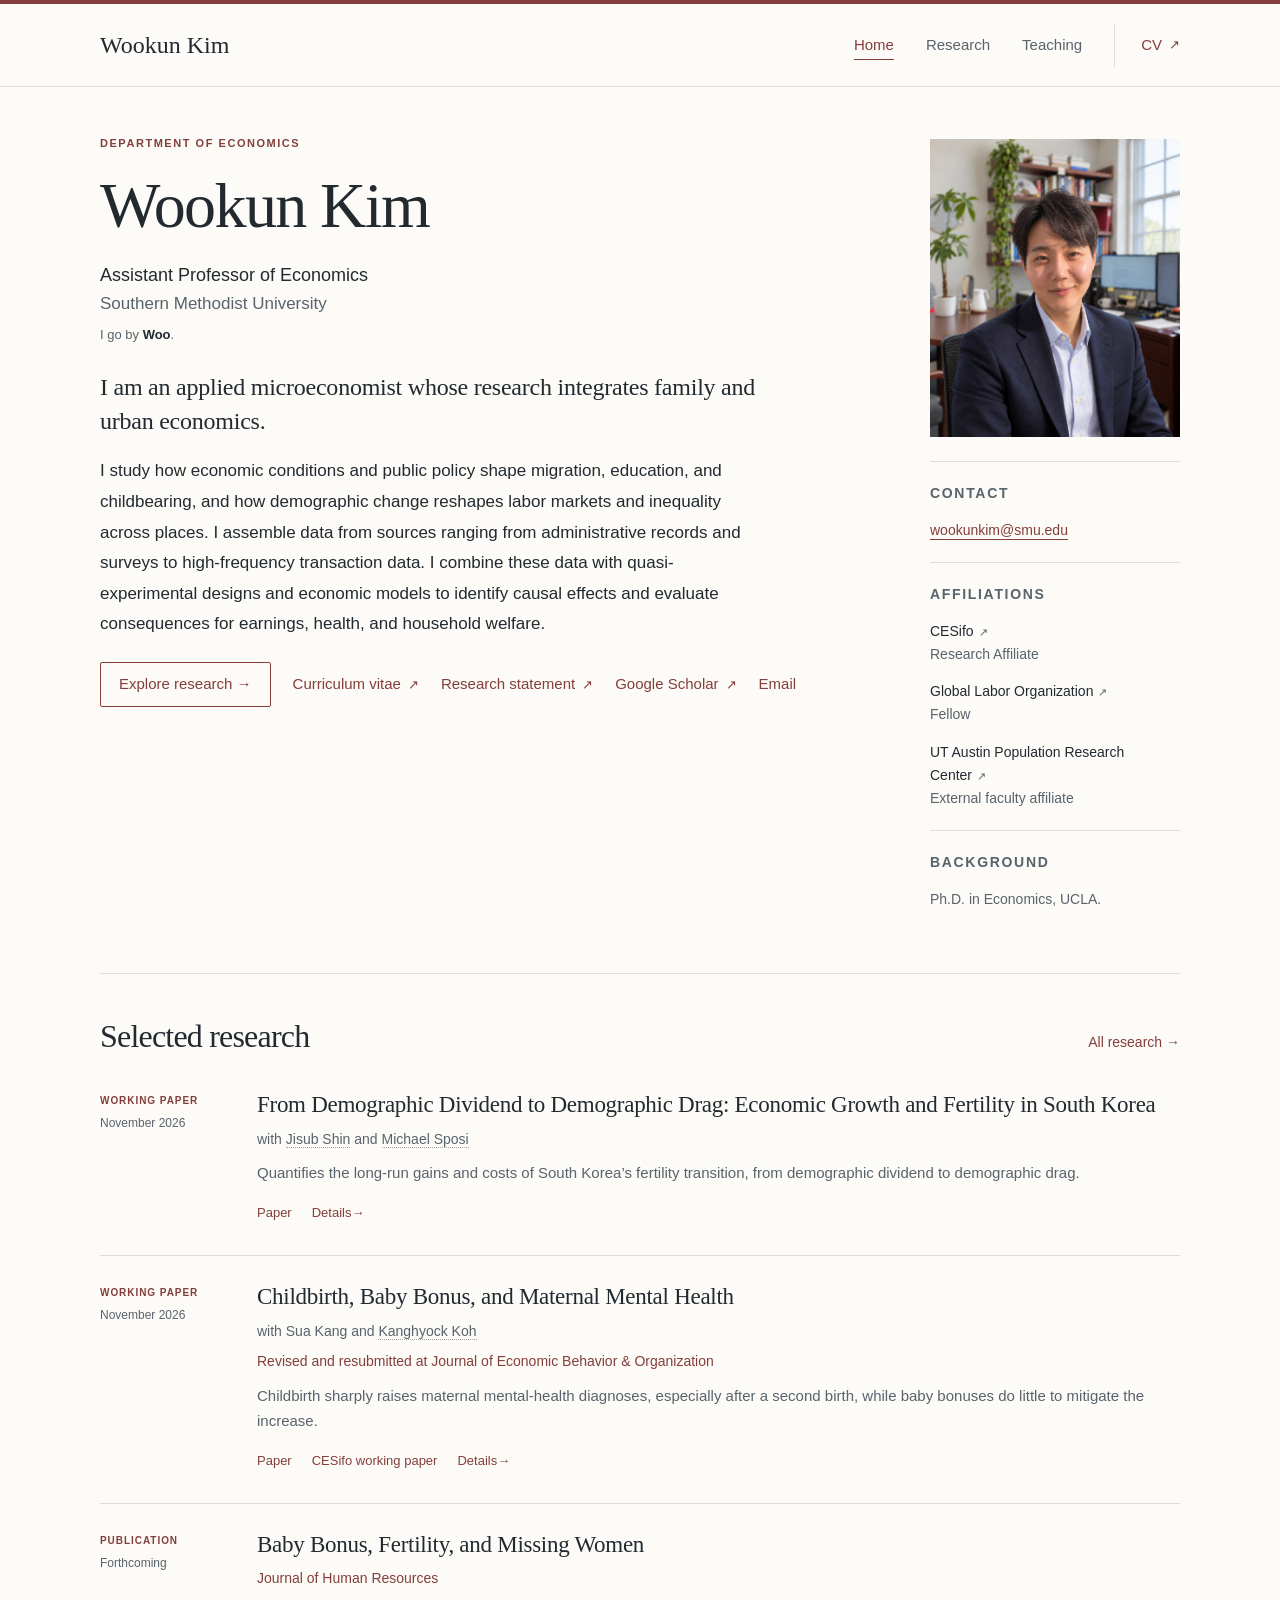
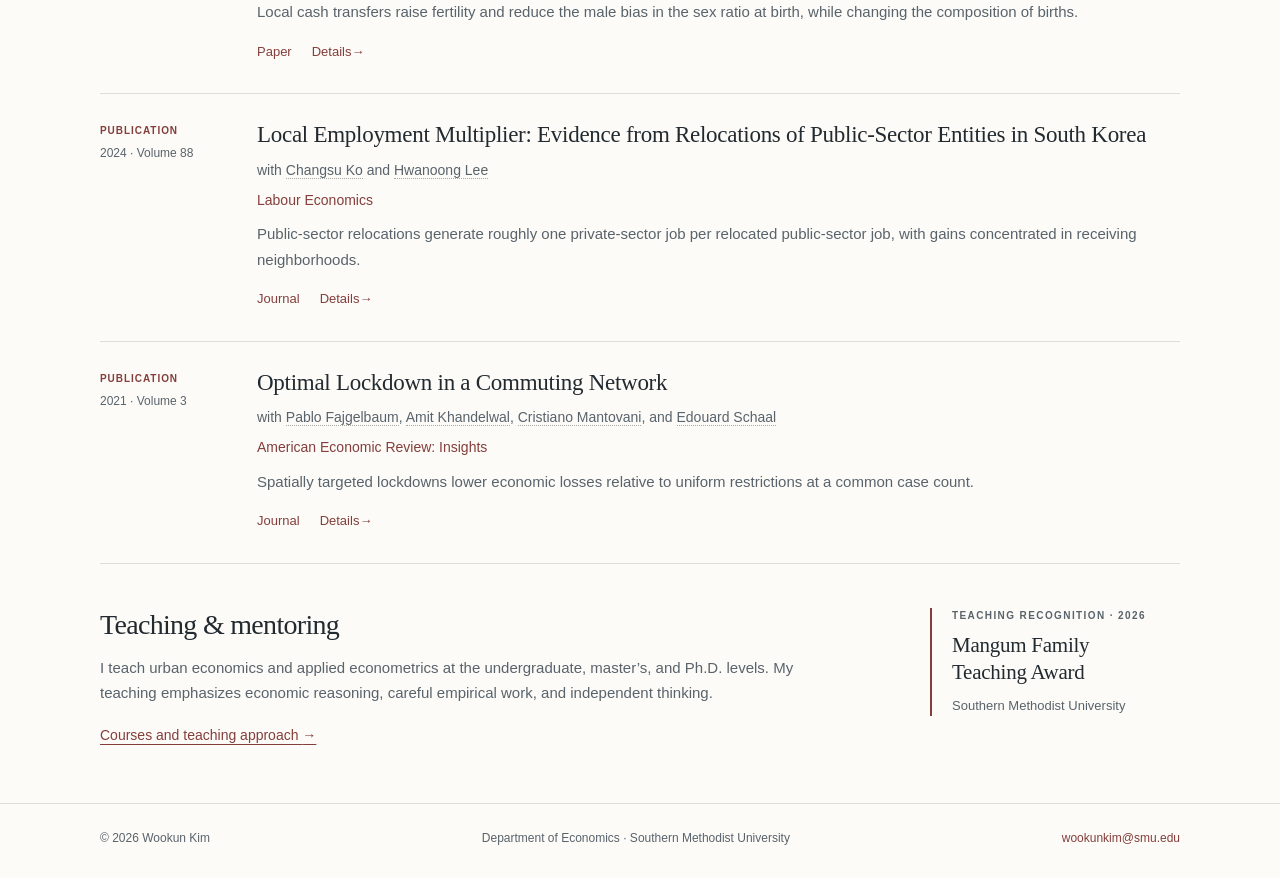
==== commit c7ac5258: "Promote demographic dividend paper and add air pollution WIP" ====
--- a/index.html
+++ b/index.html
@@ -77,6 +77,20 @@
           <a href="research/index.html">All research <span aria-hidden="true">→</span></a>
         </div>
         <div id="selected-research-list">
+        <article class="featured-paper" id="featured-demographic-dividend-drag">
+          <div class="paper-stamp">
+            <span class="stamp-type">Working paper</span>November 2026
+          </div>
+          <div>
+            <h3><a href="research/index.html#demographic-dividend-drag">From Demographic Dividend to Demographic Drag: Economic Growth and Fertility in South Korea</a></h3>
+            <p class="paper-coauthors">with <a href="https://jisub-shin.github.io/" target="_blank" rel="noopener noreferrer">Jisub Shin</a> and <a href="https://people.smu.edu/msposi/" target="_blank" rel="noopener noreferrer">Michael Sposi</a></p>
+            <p class="paper-description">Quantifies the long-run gains and costs of South Korea’s fertility transition, from demographic dividend to demographic drag.</p>
+            <div class="paper-links" aria-label="Paper resources">
+              <a href="https://smu.box.com/s/eb873j3j3d5lc8b9jtju496r4h6mjrb4" target="_blank" rel="noopener noreferrer">Paper</a>
+              <a href="research/index.html#demographic-dividend-drag">Details <span aria-hidden="true">→</span></a>
+            </div>
+          </div>
+        </article>
         <article class="featured-paper" id="featured-maternal-mental-health">
           <div class="paper-stamp">
             <span class="stamp-type">Working paper</span>November 2026
@@ -90,21 +104,6 @@
               <a href="https://smu.box.com/s/bz78vkprqun4i0vw6vnz61aoponb7ia7" target="_blank" rel="noopener noreferrer">Paper</a>
               <a href="https://www.ifo.de/en/cesifo/publications/2025/working-paper/childbirth-baby-bonus-and-maternal-mental-health" target="_blank" rel="noopener noreferrer">CESifo working paper</a>
               <a href="research/index.html#maternal-mental-health">Details <span aria-hidden="true">→</span></a>
-            </div>
-          </div>
-        </article>
-        <article class="featured-paper" id="featured-robots-migration">
-          <div class="paper-stamp">
-            <span class="stamp-type">Working paper</span>October 2026
-          </div>
-          <div>
-            <h3><a href="research/index.html#robots-migration">More Robots, More People: Robot-Induced Internal Migration in South Korea</a></h3>
-            <p class="paper-coauthors">with <a href="https://sites.google.com/site/hyjnkm" target="_blank" rel="noopener noreferrer">Hyejin Kim</a> and <a href="https://sites.google.com/site/kwanlee84/" target="_blank" rel="noopener noreferrer">Jongkwan Lee</a></p>
-            <p class="venue">Submitted</p>
-            <p class="paper-description">Robot adoption attracts job-related migrants to labor-scarce regions, especially where manufacturing labor markets are initially tighter.</p>
-            <div class="paper-links" aria-label="Paper resources">
-              <a href="https://smu.box.com/s/368jrlsjvb57skyq20w33pzrup4ei168" target="_blank" rel="noopener noreferrer">Paper</a>
-              <a href="research/index.html#robots-migration">Details <span aria-hidden="true">→</span></a>
             </div>
           </div>
         </article>
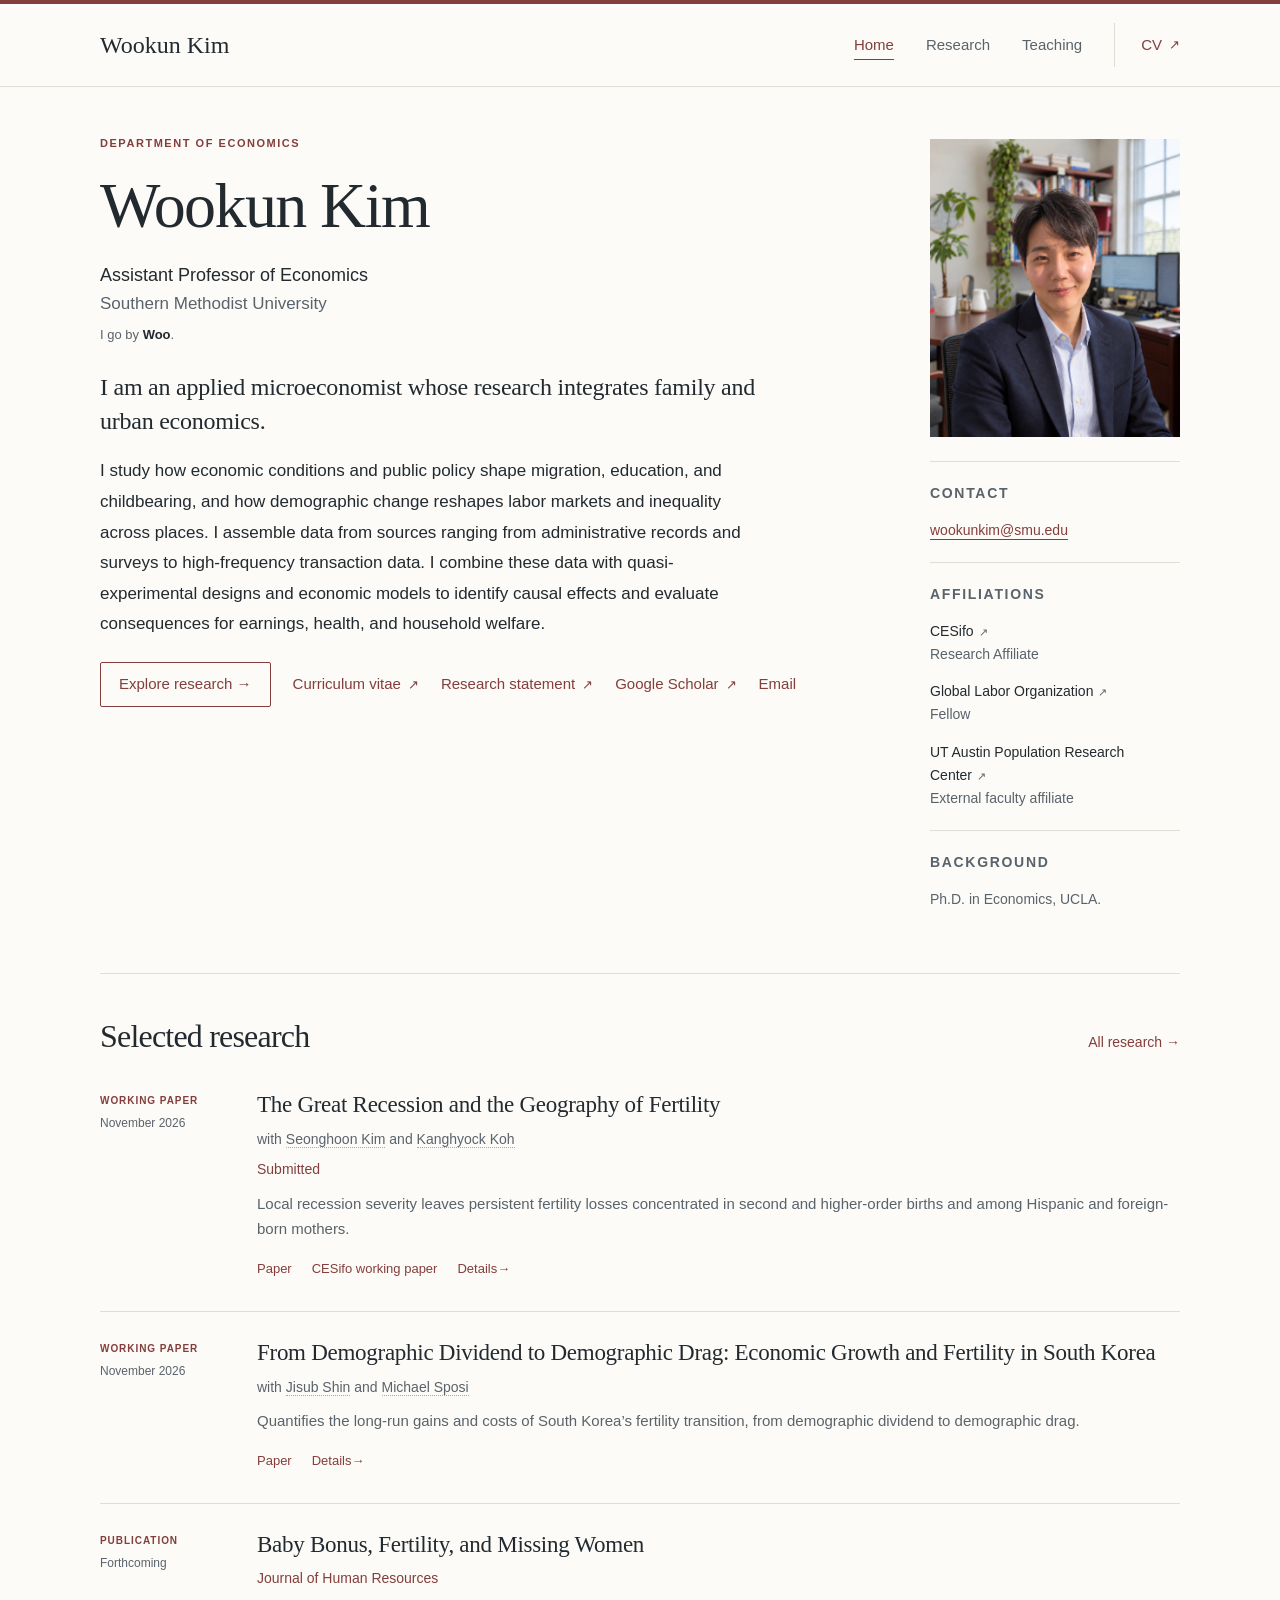
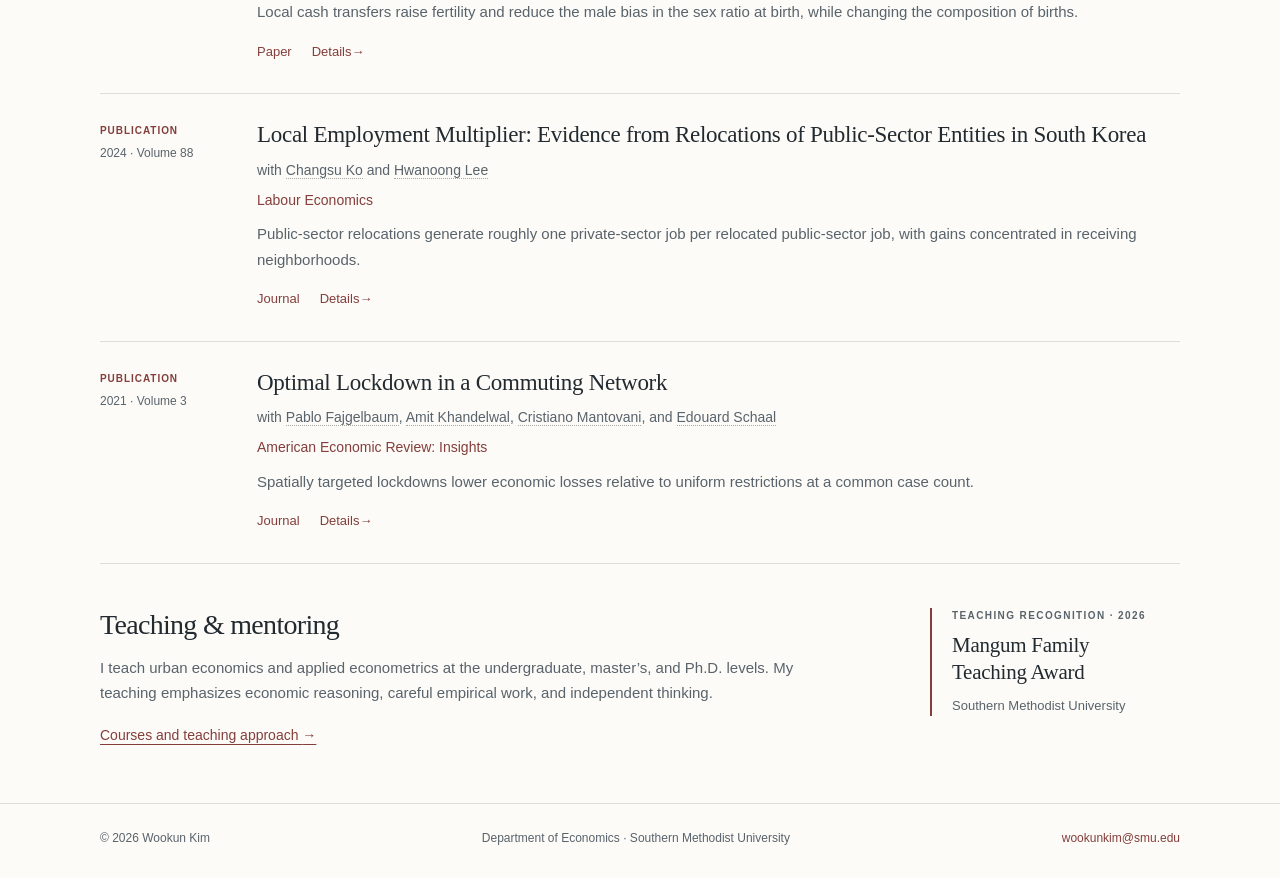
==== commit d4b1f13b: "Promote Great Recession paper and show three recent working papers" ====
--- a/index.html
+++ b/index.html
@@ -68,7 +68,7 @@
       </section>
       <!-- =========================
            SELECTED RESEARCH
-           Automatically follows the first two working papers and first three publications
+           Automatically follows the first three working papers and first three publications
            in research/index.html. Keep the static fallback below in the same order.
       ========================== -->
       <section class="section" aria-labelledby="selected-title">
@@ -77,6 +77,22 @@
           <a href="research/index.html">All research <span aria-hidden="true">→</span></a>
         </div>
         <div id="selected-research-list">
+        <article class="featured-paper" id="featured-great-recession-fertility">
+          <div class="paper-stamp">
+            <span class="stamp-type">Working paper</span>November 2026
+          </div>
+          <div>
+            <h3><a href="research/index.html#great-recession-fertility">The Great Recession and the Geography of Fertility</a></h3>
+            <p class="paper-coauthors">with <a href="https://sites.google.com/site/econseonghoon/" target="_blank" rel="noopener noreferrer">Seonghoon Kim</a> and <a href="https://sites.google.com/site/kanghyockkoh/" target="_blank" rel="noopener noreferrer">Kanghyock Koh</a></p>
+            <p class="venue">Submitted</p>
+            <p class="paper-description">Local recession severity leaves persistent fertility losses concentrated in second and higher-order births and among Hispanic and foreign-born mothers.</p>
+            <div class="paper-links" aria-label="Paper resources">
+              <a href="https://smu.box.com/s/el00fz9wfuw1z4wvzklp9wuotmrqfmdr" target="_blank" rel="noopener noreferrer">Paper</a>
+              <a href="https://doi.org/10.65864/f4t9d2xuyo" target="_blank" rel="noopener noreferrer">CESifo working paper</a>
+              <a href="research/index.html#great-recession-fertility">Details <span aria-hidden="true">→</span></a>
+            </div>
+          </div>
+        </article>
         <article class="featured-paper" id="featured-demographic-dividend-drag">
           <div class="paper-stamp">
             <span class="stamp-type">Working paper</span>November 2026
@@ -91,6 +107,7 @@
             </div>
           </div>
         </article>
+        
         <article class="featured-paper" id="featured-maternal-mental-health">
           <div class="paper-stamp">
             <span class="stamp-type">Working paper</span>November 2026
@@ -108,6 +125,7 @@
           </div>
         </article>
         
+
 <article class="featured-paper" id="featured-baby-bonus">
           <div class="paper-stamp">
             <span class="stamp-type">Publication</span>Forthcoming
